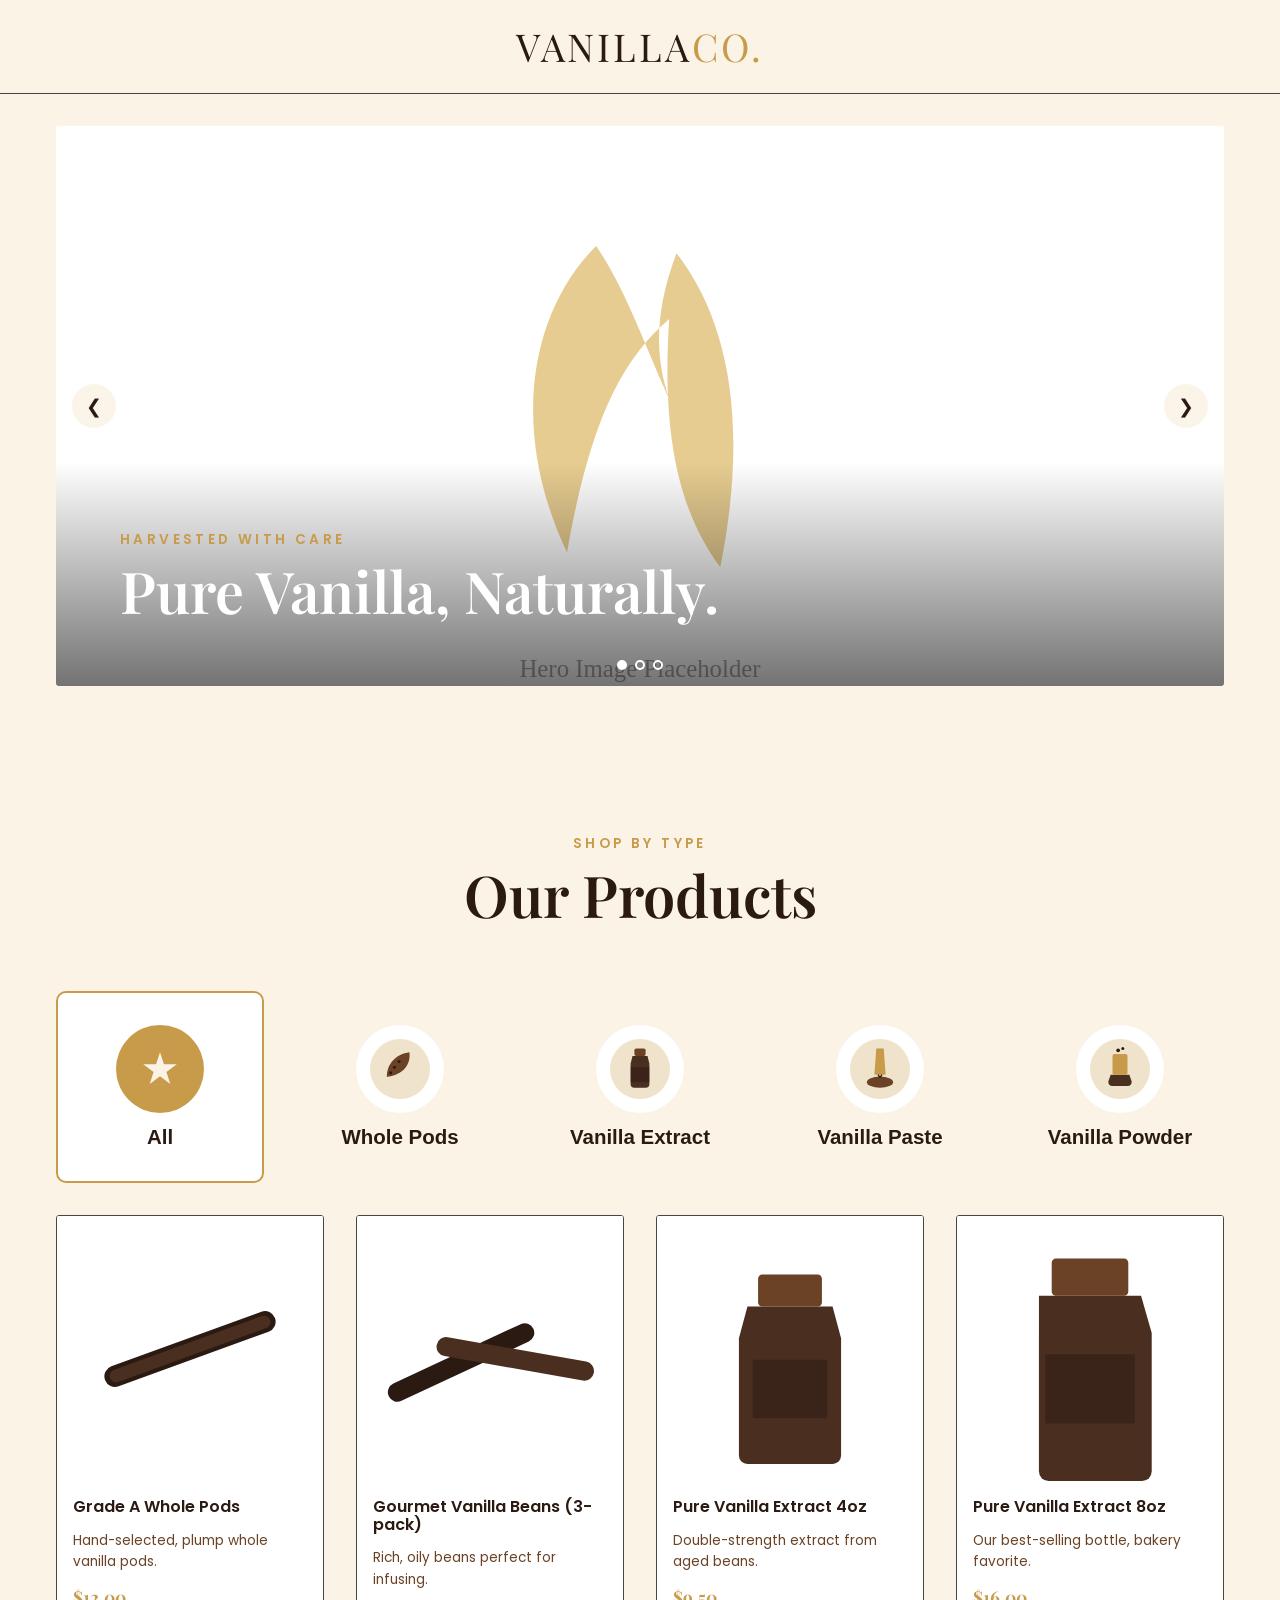
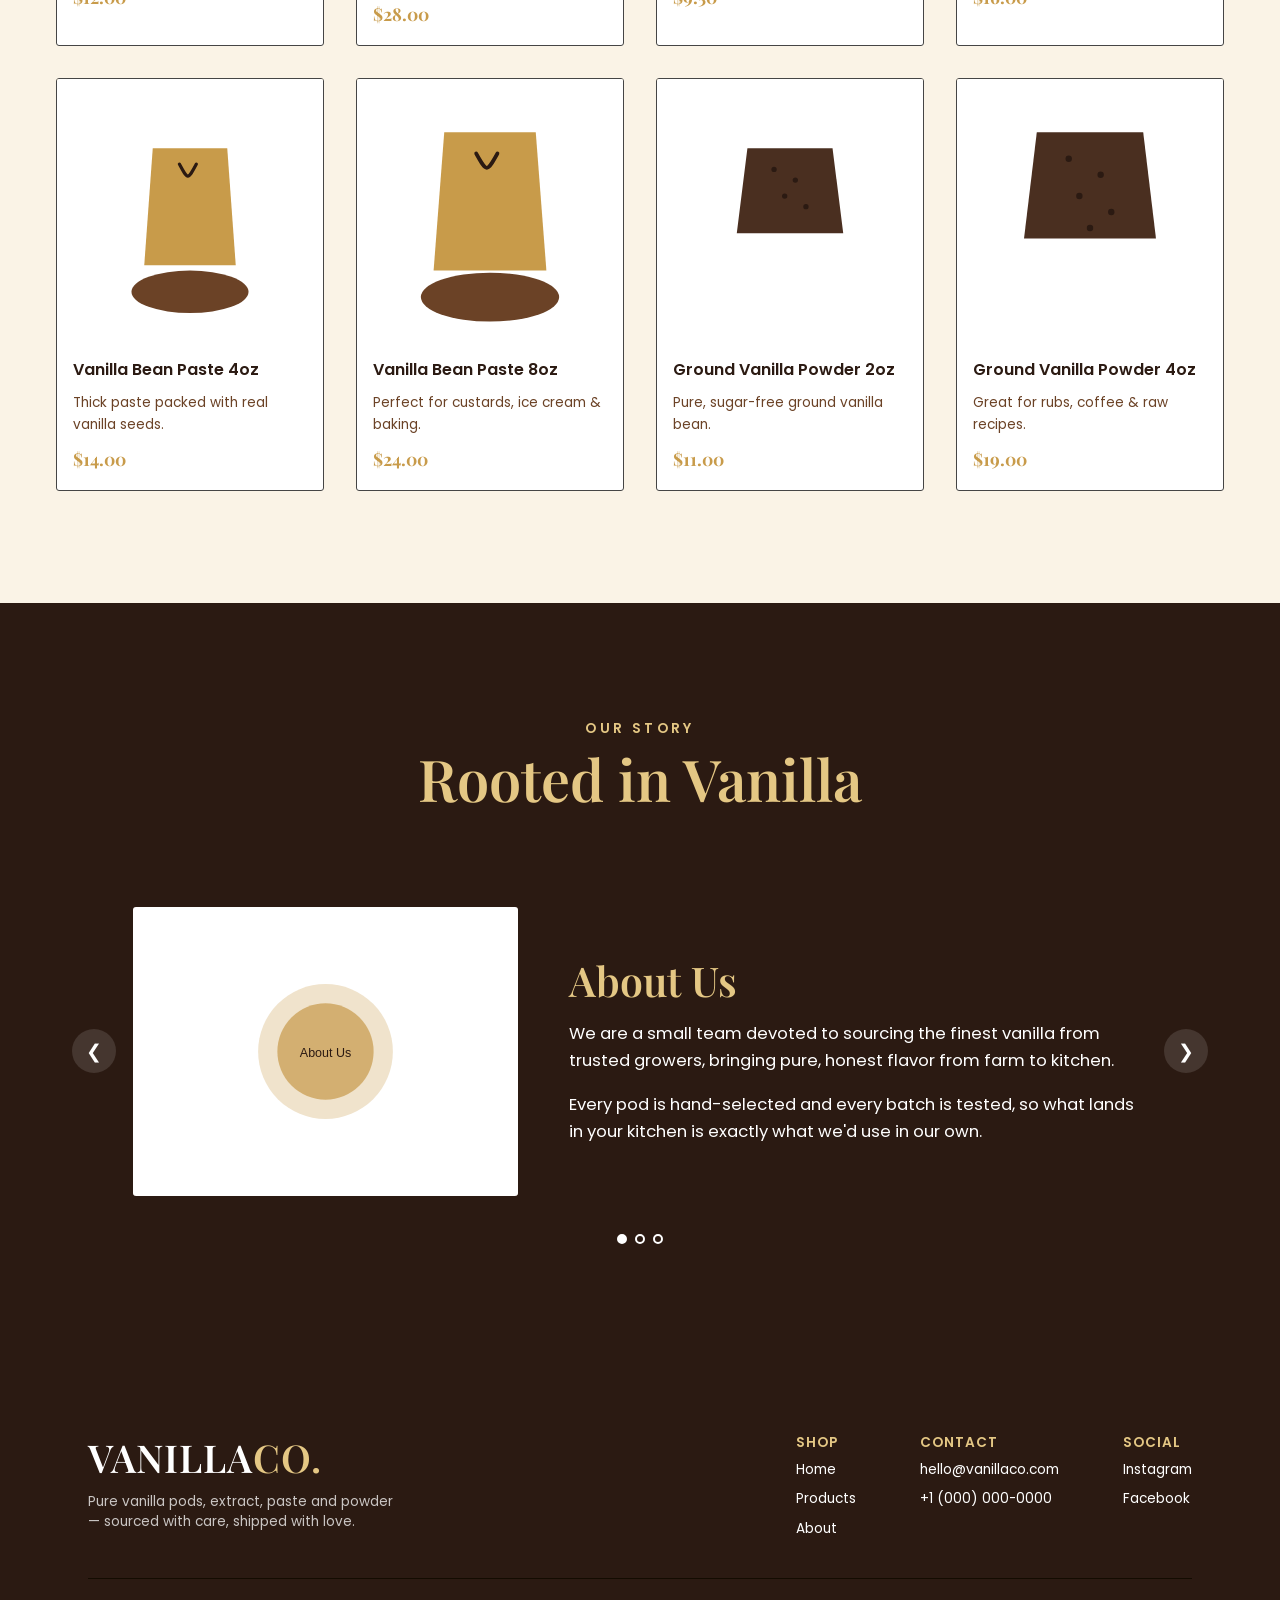
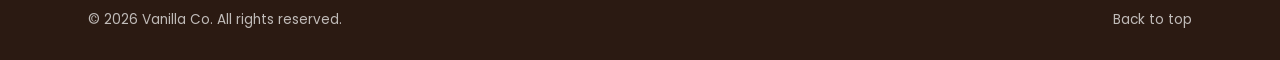
==== vanilla-brand/index.html @ 4399bf75 "more collor pallates and better spacing" ====
<!DOCTYPE html>
<html lang="en" data-theme="vanilla-brand">
<head>
  <meta charset="UTF-8">
  <meta name="viewport" content="width=device-width, initial-scale=1.0">
  <title>Vanilla Co.</title>
  <meta name="description" content="Pure vanilla pods, extract, paste and powder.">
  <link rel="preconnect" href="https://fonts.googleapis.com">
  <link rel="preconnect" href="https://fonts.gstatic.com" crossorigin>
  <link href="https://fonts.googleapis.com/css2?family=Playfair+Display:wght@600;700&family=Poppins:wght@300;400;500;600;700&display=swap" rel="stylesheet">
  <link rel="stylesheet" href="css/variables.css">
  <link rel="stylesheet" href="css/main.css">
  <link rel="stylesheet" href="css/components/header.css">
  <link rel="stylesheet" href="css/components/hero.css">
  <link rel="stylesheet" href="css/components/categories.css">
  <link rel="stylesheet" href="css/components/info.css">
  <link rel="stylesheet" href="css/components/footer.css">
</head>
<body>

  <div id="header-root" data-include="components/header.html"></div>

  <main>

    <div id="hero-root" data-include="components/hero.html"></div>

    <div id="categories-root" data-include="components/categories.html"></div>

    <div id="info-root" data-include="components/info.html"></div>

  </main>

  <div id="footer-root" data-include="components/footer.html"></div>

  <script src="js/data/categories.data.js" defer></script>
  <script src="js/data/products.data.js" defer></script>
  <script src="js/data/hero.data.js" defer></script>
  <script src="js/main.js" defer></script>
</body>
</html>
---- vanilla-brand/css/variables.css ----
/* ==========================================================================
   VANILLA BRAND — COLOR PALETTE
   This file is the single source of truth for the brand's look & feel.
   Change the values below to re-skin the entire site instantly.
   ========================================================================== */
:root {
/* ---- Bean palette ---- */
  --bg-body-var: #faf3e6;
  --bg-surface-var: #ffffff;
  --bg-dark-var: #2b1a12;
  --bg-dark-alt-var: #4a2f20;

  --text-primary-var: #2b1a12;
  --text-on-dark-var: #ffffff;
  --text-muted-var: #6b4226;

  --accent-var: #c89b4a;
  --accent-light-var: #e4c784;

  --border-color-var: #454545;
  --border-color-dark-var: #130c01;

  /* ---- Semantic tokens (used throughout the site, don't rename) ---- */
  --bg-body: var(--bg-body-var);
  --bg-surface: var(--bg-surface-var);
  --bg-dark: var(--bg-dark-var);
  --bg-dark-alt: var(--bg-dark-alt-var);

  --text-primary: var(--text-primary-var);
  --text-on-dark: var(--text-on-dark-var);
  --text-muted: var(--text-muted-var);

  --accent: var(--accent-var);
  --accent-light: var(--accent-light-var);

  --border-color: var(--border-color-var);
  --border-color-dark: var(--border-color-dark-var);

  /* ---- Typography ---- */
  --font-display: "Playfair Display", "Georgia", serif;
  --font-body: "Poppins", -apple-system, BlinkMacSystemFont, sans-serif;

  --fs-huge: clamp(3rem, 9vw, 7rem);
  --fs-xl: clamp(2.2rem, 5vw, 3.6rem);
  --fs-lg: clamp(1.6rem, 3vw, 2.4rem);
  --fs-md: clamp(1.1rem, 1.6vw, 1.4rem);
  --fs-body: 1rem;
  --fs-sm: 0.85rem;

  /* ---- Spacing / layout ---- */
  --space-xs: 0.5rem;
  --space-sm: 1rem;
  --space-md: 2rem;
  --space-lg: 4rem;
  --space-xl: 7rem;

  --max-width: 1280px;
  --radius: 10px;
  --radius-sm: 6px;
  --radius-subtle: 3px;
  --transition: 0.35s cubic-bezier(0.22, 1, 0.36, 1);
}

/* ==========================================================================
   ALTERNATE PALETTE — "Pastel Citrus"
   A soft, light green + yellow theme. Doesn't touch the default :root
   values above — opt in by adding data-theme="pastel-citrus" to <html>
   (or any ancestor element) and every semantic token below takes over.
   ========================================================================== */
[data-theme="pastel-citrus"] {
  /* ---- Pastel citrus palette ---- */
  --bg-body-var: #f9fbe8;
  --bg-surface-var: #ffffff;
  --bg-dark-var: #4a6b3a;
  --bg-dark-alt-var: #6b8f52;

  --text-primary-var: #3b4a2a;
  --text-on-dark-var: #f9fbe8;
  --text-muted-var: #7a8f63;

  --accent-var: #d9c64a;
  --accent-light-var: #eadf8a;

  --border-color-var: #d8e3b8;
  --border-color-dark-var: #2f4323;

  /* ---- Semantic tokens pick up the values above automatically ---- */
  --bg-body: var(--bg-body-var);
  --bg-surface: var(--bg-surface-var);
  --bg-dark: var(--bg-dark-var);
  --bg-dark-alt: var(--bg-dark-alt-var);

  --text-primary: var(--text-primary-var);
  --text-on-dark: var(--text-on-dark-var);
  --text-muted: var(--text-muted-var);

  --accent: var(--accent-var);
  --accent-light: var(--accent-light-var);

  --border-color: var(--border-color-var);
  --border-color-dark: var(--border-color-dark-var);
}

/* ==========================================================================
   ALTERNATE PALETTE — "White Orchard"
   Crisp white background with yellow/green accents. Also doesn't touch
   the default :root values — opt in with data-theme="white-orchard".
   ========================================================================== */
[data-theme="white-orchard"] {
  /* ---- White Orchard palette ---- */
  --bg-body-var: #ffffff;
  --bg-surface-var: #f3f7ea;
  --bg-dark-var: #2e4b22;
  --bg-dark-alt-var: #3f6530;

  --text-primary-var: #233318;
  --text-on-dark-var: #ffffff;
  --text-muted-var: #5c7a4a;

  --accent-var: #c7d94a;
  --accent-light-var: #e3ec8f;

  --border-color-var: #e3ead0;
  --border-color-dark-var: #1c2a13;

  /* ---- Semantic tokens pick up the values above automatically ---- */
  --bg-body: var(--bg-body-var);
  --bg-surface: var(--bg-surface-var);
  --bg-dark: var(--bg-dark-var);
  --bg-dark-alt: var(--bg-dark-alt-var);

  --text-primary: var(--text-primary-var);
  --text-on-dark: var(--text-on-dark-var);
  --text-muted: var(--text-muted-var);

  --accent: var(--accent-var);
  --accent-light: var(--accent-light-var);

  --border-color: var(--border-color-var);
  --border-color-dark: var(--border-color-dark-var);
}

/* ==========================================================================
   ALTERNATE PALETTE — "Vanilla Blossom"
   Drawn from a botanical watercolor of the vanilla orchid: paper-white
   background, deep leaf and stem greens, pale yellow-green petals and the
   golden-yellow lip. Opt in with data-theme="vanilla-blossom".
   ========================================================================== */
[data-theme="vanilla-blossom"] {
  /* ---- Vanilla Blossom palette ---- */
  --bg-body-var: #f4f3ee;          /* watercolor paper */
  --bg-surface-var: #ffffff;
  --bg-dark-var: #2f6b24;          /* deep leaf green */
  --bg-dark-alt-var: #4c8c33;      /* stem green */

  --text-primary-var: #1f3a17;
  --text-on-dark-var: #fbfaf3;
  --text-muted-var: #5f7f4a;

  --accent-var: #d9b91c;           /* orchid lip yellow */
  --accent-light-var: #dfe89a;     /* petal yellow-green */

  --border-color-var: #dde5c8;
  --border-color-dark-var: #1a2e12;

  /* ---- Semantic tokens pick up the values above automatically ---- */
  --bg-body: var(--bg-body-var);
  --bg-surface: var(--bg-surface-var);
  --bg-dark: var(--bg-dark-var);
  --bg-dark-alt: var(--bg-dark-alt-var);

  --text-primary: var(--text-primary-var);
  --text-on-dark: var(--text-on-dark-var);
  --text-muted: var(--text-muted-var);

  --accent: var(--accent-var);
  --accent-light: var(--accent-light-var);

  --border-color: var(--border-color-var);
  --border-color-dark: var(--border-color-dark-var);
}

/* ==========================================================================
   ALTERNATE PALETTE — "Forest Floor"
   A grounded nature theme: mossy off-white background, deep pine and
   fern greens, bark-brown text and a warm sunlit-amber accent.
   Opt in with data-theme="forest-floor".
   ========================================================================== */
[data-theme="forest-floor"] {
  /* ---- Forest Floor palette ---- */
  --bg-body-var: #eef0e5;          /* morning mist on moss */
  --bg-surface-var: #f8f8f1;
  --bg-dark-var: #1f3d2b;          /* deep pine */
  --bg-dark-alt-var: #3d6b47;      /* fern green */

  --text-primary-var: #2e2a1f;     /* bark brown */
  --text-on-dark-var: #f3f1e4;
  --text-muted-var: #6b6a4f;       /* dried lichen */

  --accent-var: #c98a2e;           /* sunlit amber */
  --accent-light-var: #e8c27a;     /* honey light */

  --border-color-var: #d6dac6;
  --border-color-dark-var: #142619;

  /* ---- Semantic tokens pick up the values above automatically ---- */
  --bg-body: var(--bg-body-var);
  --bg-surface: var(--bg-surface-var);
  --bg-dark: var(--bg-dark-var);
  --bg-dark-alt: var(--bg-dark-alt-var);

  --text-primary: var(--text-primary-var);
  --text-on-dark: var(--text-on-dark-var);
  --text-muted: var(--text-muted-var);

  --accent: var(--accent-var);
  --accent-light: var(--accent-light-var);

  --border-color: var(--border-color-var);
  --border-color-dark: var(--border-color-dark-var);
}
---- vanilla-brand/css/main.css ----
@import url("variables.css");

*,
*::before,
*::after {
  box-sizing: border-box;
}

html {
  scroll-behavior: smooth;
}

body {
  margin: 0;
  background: var(--bg-body);
  color: var(--text-primary);
  font-family: var(--font-body);
  font-size: var(--fs-body);
  line-height: 1.6;
  overflow-x: hidden;
}

img {
  max-width: 100%;
  display: block;
}

a {
  color: inherit;
  text-decoration: none;
}

ul {
  list-style: none;
  margin: 0;
  padding: 0;
}

h1, h2, h3, h4 {
  font-family: var(--font-display);
  font-weight: 600;
  margin: 0;
  line-height: 1.1;
}

.container {
  max-width: var(--max-width);
  margin-inline: auto;
  padding-inline: clamp(1.5rem, 5vw, 3.5rem);
}

.eyebrow {
  display: inline-block;
  font-size: var(--fs-sm);
  font-weight: 600;
  letter-spacing: 0.25em;
  text-transform: uppercase;
  color: var(--accent);
  margin-bottom: var(--space-xs);
}

section {
  padding-block: var(--space-xl);
}

/* ==========================================================================
   SECTION HEADINGS
   ========================================================================== */
.section-heading {
  text-align: center;
  margin-bottom: var(--space-md);
}

.section-heading h2 {
  font-size: var(--fs-xl);
}

.carousel {
  position: relative;
  overflow: hidden;
  border-radius: var(--radius-subtle);
}

.carousel__track {
  display: flex;
  transition: transform 0.6s cubic-bezier(0.22, 1, 0.36, 1),
    height 0.4s cubic-bezier(0.22, 1, 0.36, 1);
}

.carousel__slide {
  flex: 0 0 100%;
  min-width: 100%;
}

.carousel__arrow {
  position: absolute;
  top: 50%;
  translate: 0 -50%;
  width: 44px;
  height: 44px;
  border-radius: 50%;
  border: none;
  background: color-mix(in srgb, var(--bg-body) 85%, transparent);
  color: var(--text-primary);
  font-size: 1.2rem;
  cursor: pointer;
  display: flex;
  align-items: center;
  justify-content: center;
  z-index: 5;
  transition: background var(--transition);
}

.carousel__arrow:hover {
  background: var(--bg-surface);
}

.carousel__arrow--prev { left: var(--space-sm); }
.carousel__arrow--next { right: var(--space-sm); }

.carousel__dots {
  position: absolute;
  bottom: var(--space-sm);
  left: 50%;
  translate: -50% 0;
  display: flex;
  gap: 0.5rem;
  z-index: 5;
}

.carousel__dot {
  width: 10px;
  height: 10px;
  border-radius: 50%;
  border: 2px solid var(--bg-surface);
  background: transparent;
  cursor: pointer;
  padding: 0;
}

.carousel__dot.is-active {
  background: var(--bg-surface);
}
---- vanilla-brand/css/components/header.css ----
/* ==========================================================================
   HEADER
   ========================================================================== */
.site-header {
  position: sticky;
  top: 0;
  z-index: 50;
  display: flex;
  align-items: center;
  justify-content: center;
  padding: var(--space-sm) var(--space-md);
  background: var(--bg-body);
  border-bottom: 1px solid var(--border-color);
}

.site-header__name {
  font-family: var(--font-display);
  font-size: var(--fs-lg);
  letter-spacing: 0.08em;
  text-align: center;
  color: var(--text-primary);
}

.site-header__name span {
  color: var(--accent);
}
---- vanilla-brand/css/components/hero.css ----
/* ==========================================================================
   HERO
   ========================================================================== */
.hero {
  padding-block: var(--space-md);
}

.hero .carousel__slide {
  position: relative;
  height: clamp(320px, 55vw, 560px);
  background: var(--bg-surface);
  display: flex;
  align-items: flex-end;
}

.hero .carousel__slide.hero__slide[href] {
  cursor: pointer;
}

.hero .carousel__slide.hero__slide[href]:hover .hero__caption h2 {
  color: var(--accent-light);
}

.hero .carousel__slide img {
  position: absolute;
  inset: 0;
  width: 100%;
  height: 100%;
  object-fit: cover;
}

.hero__caption {
  position: relative;
  z-index: 2;
  padding: var(--space-lg);
  color: var(--text-on-dark);
  background: linear-gradient(to top, rgba(0,0,0,0.55), transparent);
  width: 100%;
}

.hero__caption h2 {
  font-size: var(--fs-xl);
  transition: color var(--transition);
}
---- vanilla-brand/css/components/categories.css ----
/* ==========================================================================
   PRODUCT CATEGORY TOGGLE
   ========================================================================== */
.category-toggle {
  display: grid;
  grid-template-columns: repeat(5, 1fr);
  gap: var(--space-md);
  padding-block: var(--space-md);
}

.category-toggle__item {
  display: flex;
  flex-direction: column;
  align-items: center;
  gap: 0.8rem;
  background: none;
  border: 2px solid transparent;
  padding: var(--space-md) var(--space-sm);
  border-radius: var(--radius);
  cursor: pointer;
  width: 100%;
  transition: border-color var(--transition), background var(--transition);
}

.category-toggle__icon {
  width: 88px;
  height: 88px;
  border-radius: 50%;
  background: var(--bg-surface);
  display: flex;
  align-items: center;
  justify-content: center;
  font-size: 1.6rem;
  overflow: hidden;
  transition: background var(--transition);
}

.category-toggle__icon img {
  width: 100%;
  height: 100%;
  object-fit: contain;
  padding: 14px;
}

.category-toggle__label {
  font-size: var(--fs-md);
  font-weight: 600;
  text-align: center;
  color: var(--text-primary);
}

.category-toggle__item:hover {
  background: var(--bg-surface);
}

.category-toggle__item.is-active {
  border-color: var(--accent);
  background: var(--bg-surface);
}

.category-toggle__item.is-active .category-toggle__icon {
  background: var(--accent);
  color: var(--text-on-dark);
}

/* ==========================================================================
   PRODUCTS GRID
   ========================================================================== */
.products__grid {
  display: grid;
  grid-template-columns: repeat(auto-fill, minmax(220px, 1fr));
  gap: var(--space-md);
}

.product-card {
  background: var(--bg-surface);
  border-radius: var(--radius-subtle);
  overflow: hidden;
  border: 1px solid var(--border-color);
}

.product-card__image {
  aspect-ratio: 1 / 1;
  width: 100%;
  background: linear-gradient(135deg, var(--accent-light), var(--bg-body));
  display: flex;
  align-items: center;
  justify-content: center;
  color: var(--text-muted);
  font-size: var(--fs-sm);
  overflow: hidden;
}

.product-card__image img {
  width: 100%;
  height: 100%;
  object-fit: cover;
}

.product-card__body {
  padding: var(--space-sm);
}

.product-card__name {
  font-family: var(--font-body);
  font-weight: 600;
  font-size: 1rem;
  margin-bottom: 0.3rem;
}

.product-card__desc {
  font-size: var(--fs-sm);
  color: var(--text-muted);
  margin-bottom: 0.6rem;
}

.product-card__price {
  font-weight: 700;
  color: var(--accent);
  font-family: var(--font-display);
  font-size: 1.1rem;
}

@media (max-width: 900px) {
  .category-toggle { grid-template-columns: repeat(3, 1fr); }
}

@media (max-width: 640px) {
  .category-toggle { grid-template-columns: repeat(2, 1fr); }
  .category-toggle__icon { width: 64px; height: 64px; }
}
---- vanilla-brand/css/components/info.css ----
/* ==========================================================================
   INFORMATION SECTION
   Plain HTML rows (not data-driven) so each one can have its own layout.
   They share the .info-row / .info-row--reverse / .info-row__media /
   .info-row__content classes below, plus whatever content classes
   (.info-list, .info-quote, etc.) a given row needs.
   ========================================================================== */
.info {
  background: var(--bg-dark);
  color: var(--text-on-dark);
}

.info .section-heading h2,
.info .eyebrow {
  color: var(--accent-light);
}

.info .carousel__arrow {
  background: rgba(255, 255, 255, 0.12);
  color: var(--text-on-dark);
}

.info .carousel__arrow:hover {
  background: rgba(255, 255, 255, 0.25);
}

.info .carousel__dot {
  border-color: var(--text-on-dark);
}

.info .carousel__dot.is-active {
  background: var(--text-on-dark);
}

/* ---- Shared alternating media row (one full "page" per slide) ----
   Two-column grid on wide screens. Horizontal padding keeps content clear
   of the prev/next arrows, which sit on the sides of the carousel until
   the layout stacks (see media queries below). ---- */
.info-row {
  display: grid;
  grid-template-columns: minmax(0, 2fr) minmax(0, 3fr);
  grid-template-areas: "media content";
  align-items: center;
  align-self: flex-start;
  gap: clamp(var(--space-md), 4vw, var(--space-lg));
  padding: var(--space-lg) clamp(56px, 6vw, 80px);
}

.info-row--reverse {
  grid-template-columns: minmax(0, 3fr) minmax(0, 2fr);
  grid-template-areas: "content media";
}

.info-row__media {
  grid-area: media;
  width: 100%;
  max-width: 420px;
  justify-self: center;
  aspect-ratio: 4 / 3;
  border-radius: var(--radius-subtle);
  background: var(--bg-dark-alt);
  display: flex;
  align-items: center;
  justify-content: center;
  overflow: hidden;
}

.info-row__media img {
  width: 100%;
  height: 100%;
  object-fit: cover;
}

.info-row__placeholder {
  font-size: var(--fs-sm);
  letter-spacing: 0.08em;
  text-transform: uppercase;
  color: var(--text-on-dark);
  opacity: 0.5;
}

.info-row__content {
  grid-area: content;
  min-width: 0;
  max-width: 62ch;
  text-align: left;
}

.info-row__content h3 {
  font-size: clamp(1.6rem, 3.2vw, 2.6rem);
  line-height: 1.15;
  color: var(--accent-light);
  margin-bottom: var(--space-sm);
}

.info-row__content p {
  font-size: clamp(1rem, 1.3vw, 1.15rem);
  line-height: 1.65;
  margin: 0 0 var(--space-sm);
}

.info-row__content p:last-child {
  margin-bottom: 0;
}

/* ---- Reusable content pieces a row can opt into ---- */
.info-list {
  display: flex;
  flex-direction: column;
  gap: 0.6rem;
  margin-top: var(--space-sm);
}

.info-list li {
  position: relative;
  padding-left: 1.5rem;
  font-size: clamp(1rem, 1.3vw, 1.15rem);
}

.info-list li::before {
  content: "✓";
  position: absolute;
  left: 0;
  color: var(--accent-light);
  font-weight: 700;
}

.info-quote {
  margin: var(--space-sm) 0 0;
}

.info-quote p {
  font-family: var(--font-display);
  font-size: var(--fs-lg);
  font-style: italic;
  margin-bottom: var(--space-sm);
}

.info-quote cite {
  display: block;
  font-size: var(--fs-sm);
  font-style: normal;
  opacity: 0.75;
}

/* ---- Stacked layout: image on top, text below. The arrows move down
   beside the dots so the text can use the full width of the slide. ---- */
@media (max-width: 900px) {
  .info-row,
  .info-row--reverse {
    grid-template-columns: minmax(0, 1fr);
    grid-template-areas:
      "media"
      "content";
    gap: var(--space-md);
    padding: var(--space-md) var(--space-sm) calc(44px + var(--space-md) * 1.5);
  }

  .info-row__media {
    max-width: 480px;
  }

  .info-row__content {
    justify-self: center;
  }

  .info .carousel__arrow {
    top: auto;
    bottom: var(--space-xs);
    translate: none;
  }

  .info .carousel__arrow--prev { left: var(--space-xs); }
  .info .carousel__arrow--next { right: var(--space-xs); }

  .info .carousel__dots {
    bottom: calc(var(--space-xs) + 22px - 5px);
  }
}

@media (max-width: 560px) {
  .info-row,
  .info-row--reverse {
    padding-inline: 0;
  }

  .info-row__content h3 {
    text-align: center;
  }
}
---- vanilla-brand/css/components/footer.css ----
/* ==========================================================================
   FOOTER
   ========================================================================== */
.site-footer {
  background: var(--bg-dark);
  color: var(--text-on-dark);
  padding: var(--space-lg) var(--space-md) var(--space-sm);
  font-size: var(--fs-sm);
}

.site-footer a {
  color: var(--text-on-dark);
  text-decoration: none;
  transition: color var(--transition);
}

.site-footer a:hover {
  color: var(--accent-light);
}

.site-footer__top {
  display: flex;
  flex-wrap: wrap;
  justify-content: space-between;
  gap: var(--space-lg);
  padding-bottom: var(--space-md);
  border-bottom: 1px solid var(--border-color-dark);
}

.site-footer__brand {
  max-width: 320px;
}

.site-footer__brand h2 {
  font-family: var(--font-display);
  font-size: var(--fs-lg);
  letter-spacing: 1px;
  margin-bottom: var(--space-xs);
}

.site-footer__brand span {
  color: var(--accent-light);
}

.site-footer__brand p {
  color: var(--text-on-dark);
  opacity: 0.75;
  line-height: 1.5;
}

.site-footer__links {
  display: flex;
  flex-wrap: wrap;
  gap: var(--space-lg);
}

.site-footer__col h4 {
  font-family: var(--font-body);
  font-size: var(--fs-sm);
  text-transform: uppercase;
  letter-spacing: 1px;
  color: var(--accent-light);
  margin-bottom: var(--space-xs);
}

.site-footer__col ul {
  list-style: none;
  display: flex;
  flex-direction: column;
  gap: 0.5rem;
  padding: 0;
  margin: 0;
}

.site-footer__bottom {
  display: flex;
  flex-wrap: wrap;
  justify-content: space-between;
  gap: var(--space-xs);
  padding-top: var(--space-sm);
  opacity: 0.7;
}

@media (max-width: 640px) {
  .site-footer__top { flex-direction: column; }
  .site-footer__bottom { flex-direction: column; text-align: center; }
}
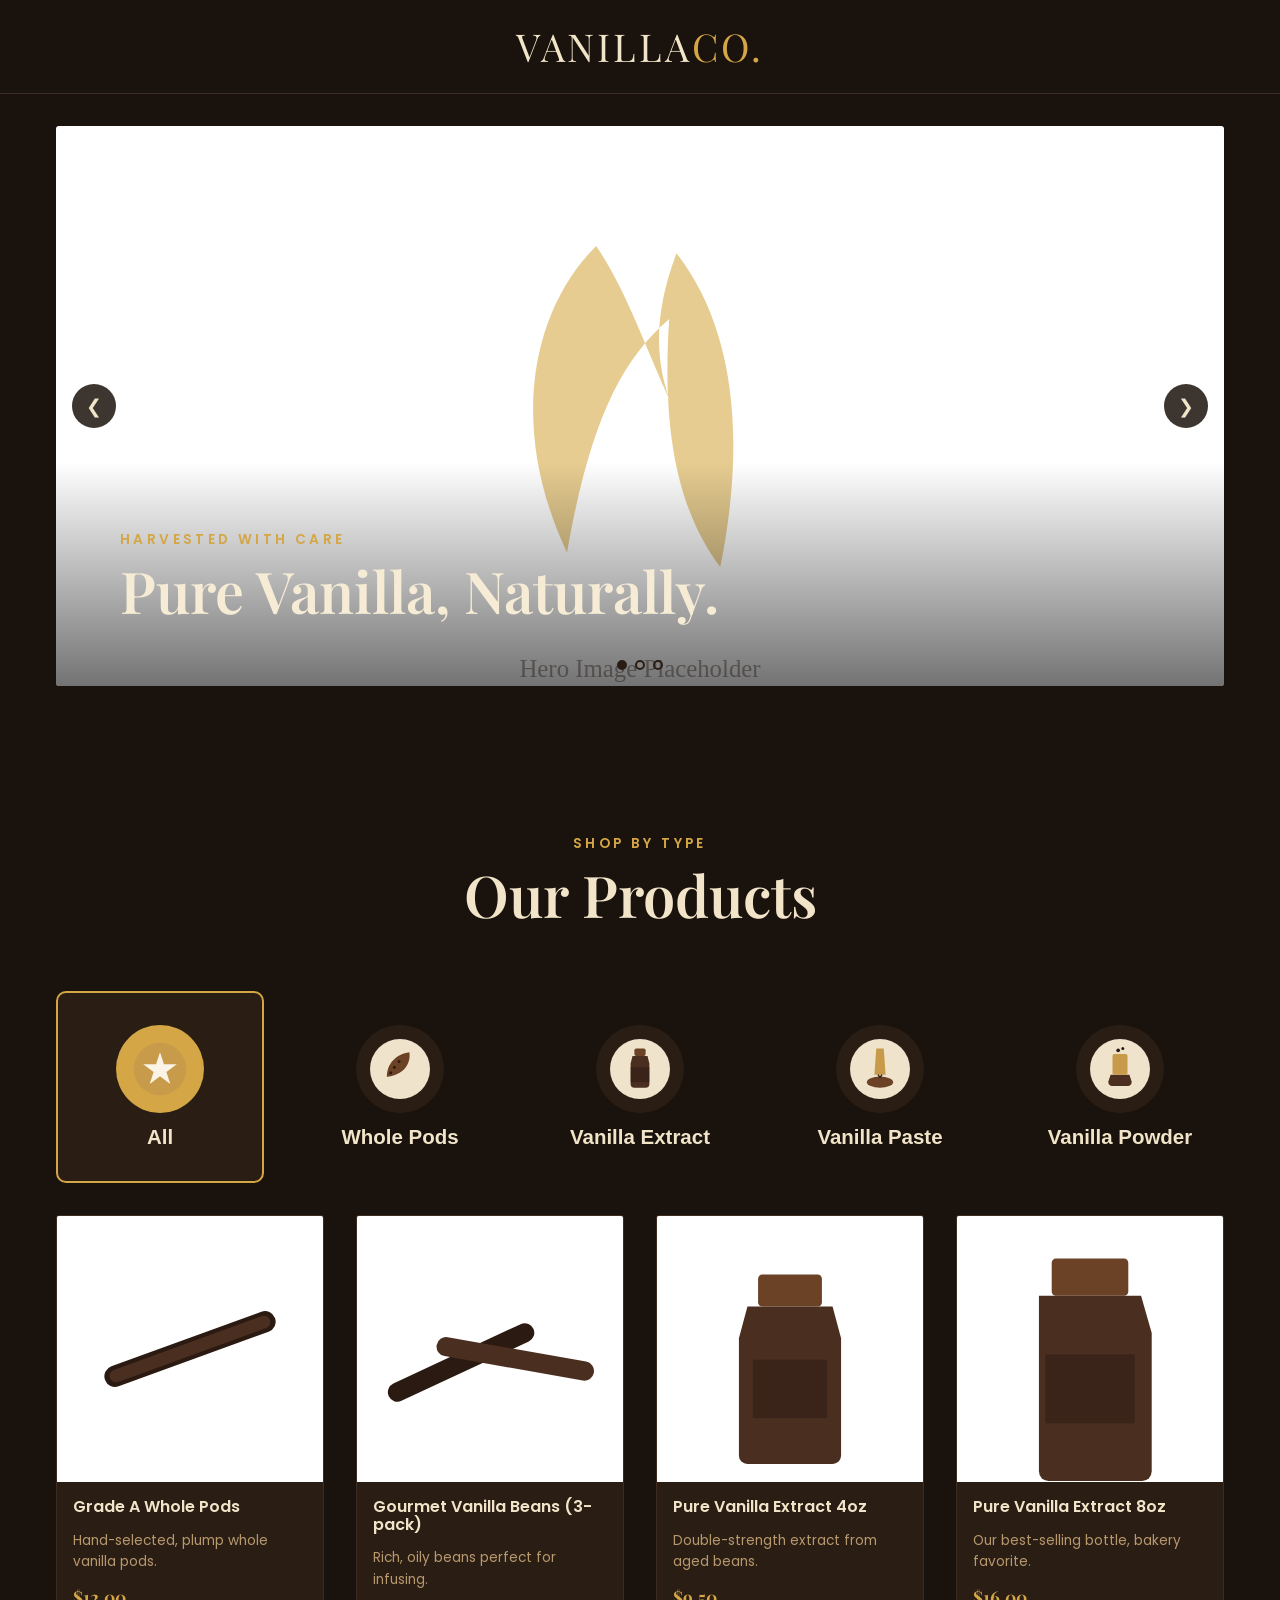
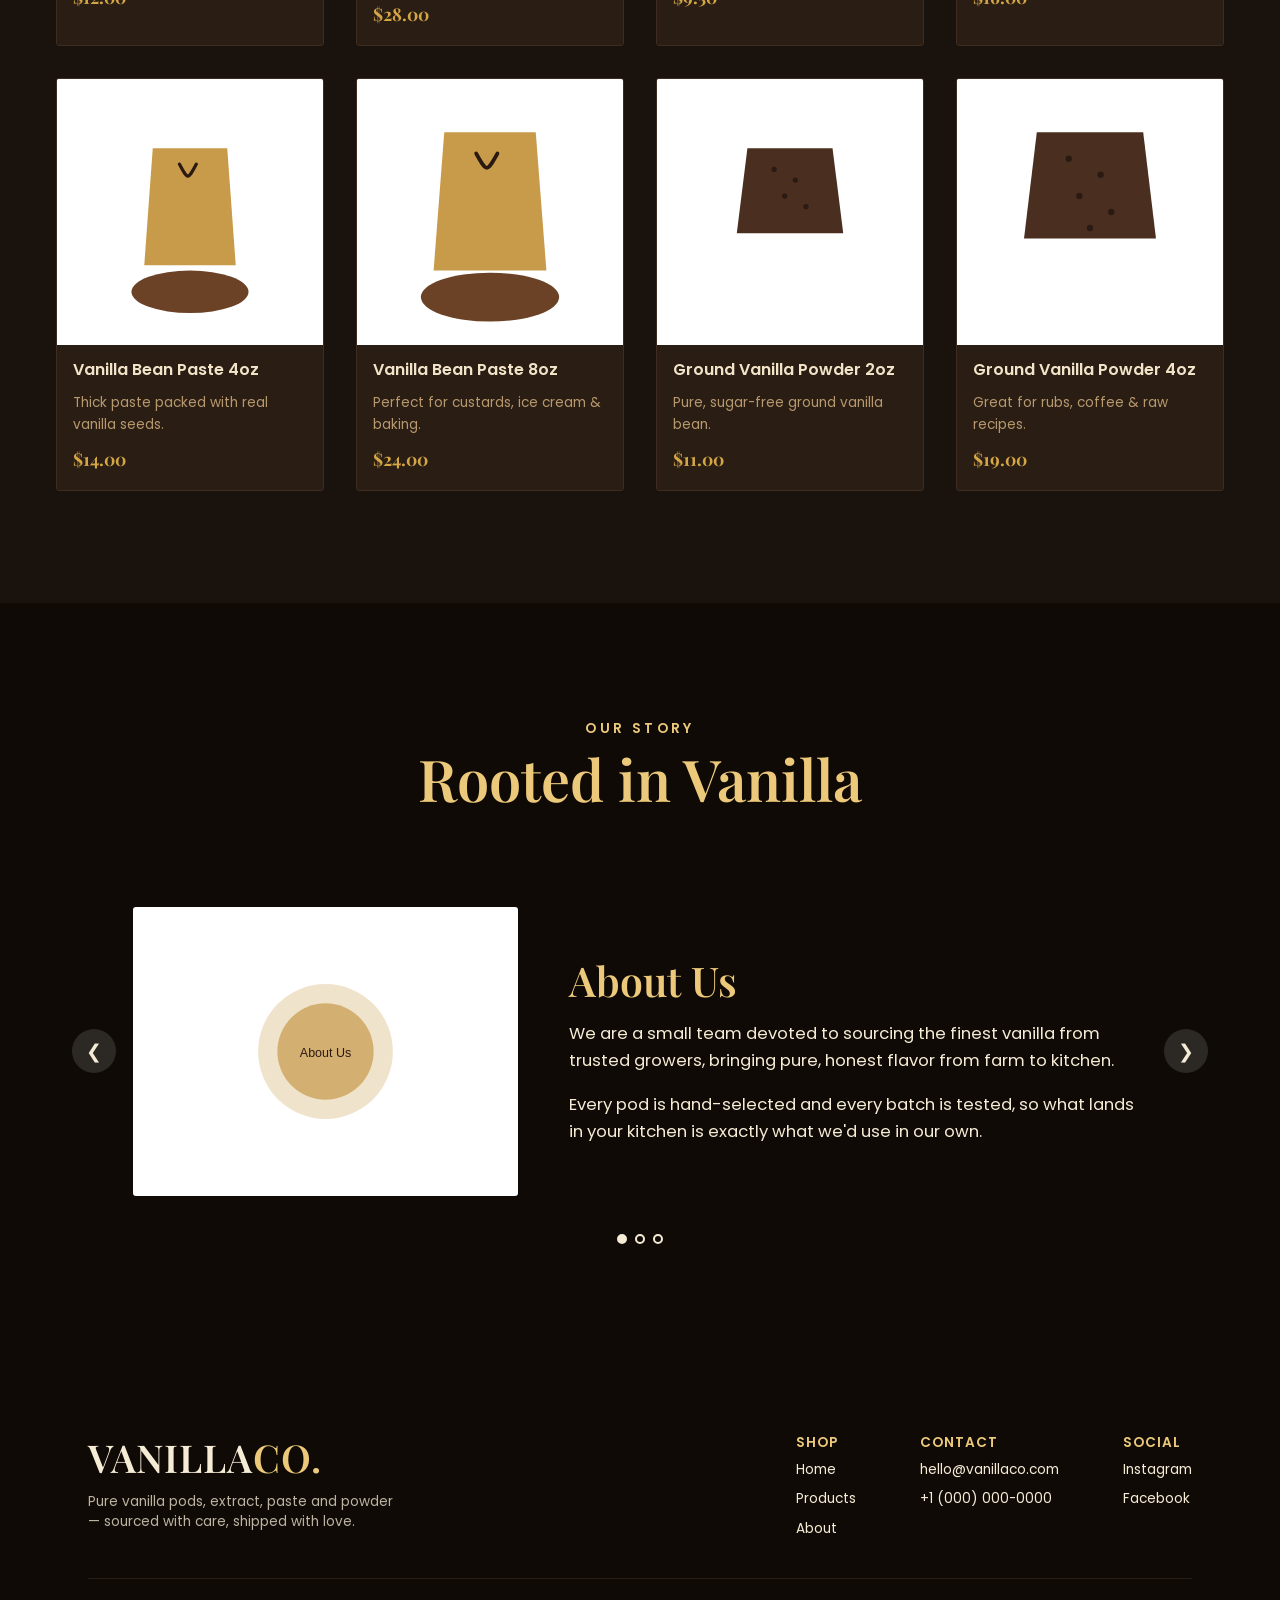
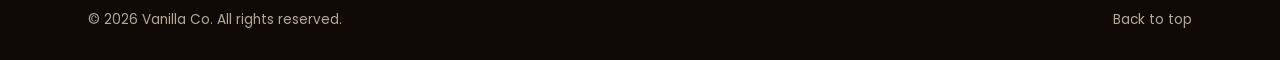
==== commit c3e02f54: "Add Cured Bean dark theme (dark browns + gold) and apply it to vanilla-brand Co-Authored-By: Claude " ====
--- a/vanilla-brand/index.html
+++ b/vanilla-brand/index.html
@@ -1,5 +1,5 @@
 <!DOCTYPE html>
-<html lang="en" data-theme="vanilla-brand">
+<html lang="en" data-theme="cured-bean">
 <head>
   <meta charset="UTF-8">
   <meta name="viewport" content="width=device-width, initial-scale=1.0">
--- a/vanilla-brand/css/variables.css
+++ b/vanilla-brand/css/variables.css
@@ -219,3 +219,45 @@
   --border-color: var(--border-color-var);
   --border-color-dark: var(--border-color-dark-var);
 }
+
+/* ==========================================================================
+   ALTERNATE PALETTE — "Cured Bean"
+   A dark theme taken from cured vanilla pods: near-black espresso
+   background, deep cocoa surfaces, cream text and burnished gold accents.
+   Opt in with data-theme="cured-bean".
+   ========================================================================== */
+[data-theme="cured-bean"] {
+  color-scheme: dark;
+
+  /* ---- Cured Bean palette ---- */
+  --bg-body-var: #1a120c;          /* espresso */
+  --bg-surface-var: #2a1d14;       /* cocoa */
+  --bg-dark-var: #0f0a06;          /* charred pod */
+  --bg-dark-alt-var: #33241a;      /* roasted bark */
+
+  --text-primary-var: #f1e4c8;     /* vanilla cream */
+  --text-on-dark-var: #f6ecd6;
+  --text-muted-var: #b8996e;       /* toasted sugar */
+
+  --accent-var: #d4a645;           /* burnished gold */
+  --accent-light-var: #ecc97a;     /* honey gold */
+
+  --border-color-var: #3d2c1f;
+  --border-color-dark-var: #2a1d14;
+
+  /* ---- Semantic tokens pick up the values above automatically ---- */
+  --bg-body: var(--bg-body-var);
+  --bg-surface: var(--bg-surface-var);
+  --bg-dark: var(--bg-dark-var);
+  --bg-dark-alt: var(--bg-dark-alt-var);
+
+  --text-primary: var(--text-primary-var);
+  --text-on-dark: var(--text-on-dark-var);
+  --text-muted: var(--text-muted-var);
+
+  --accent: var(--accent-var);
+  --accent-light: var(--accent-light-var);
+
+  --border-color: var(--border-color-var);
+  --border-color-dark: var(--border-color-dark-var);
+}
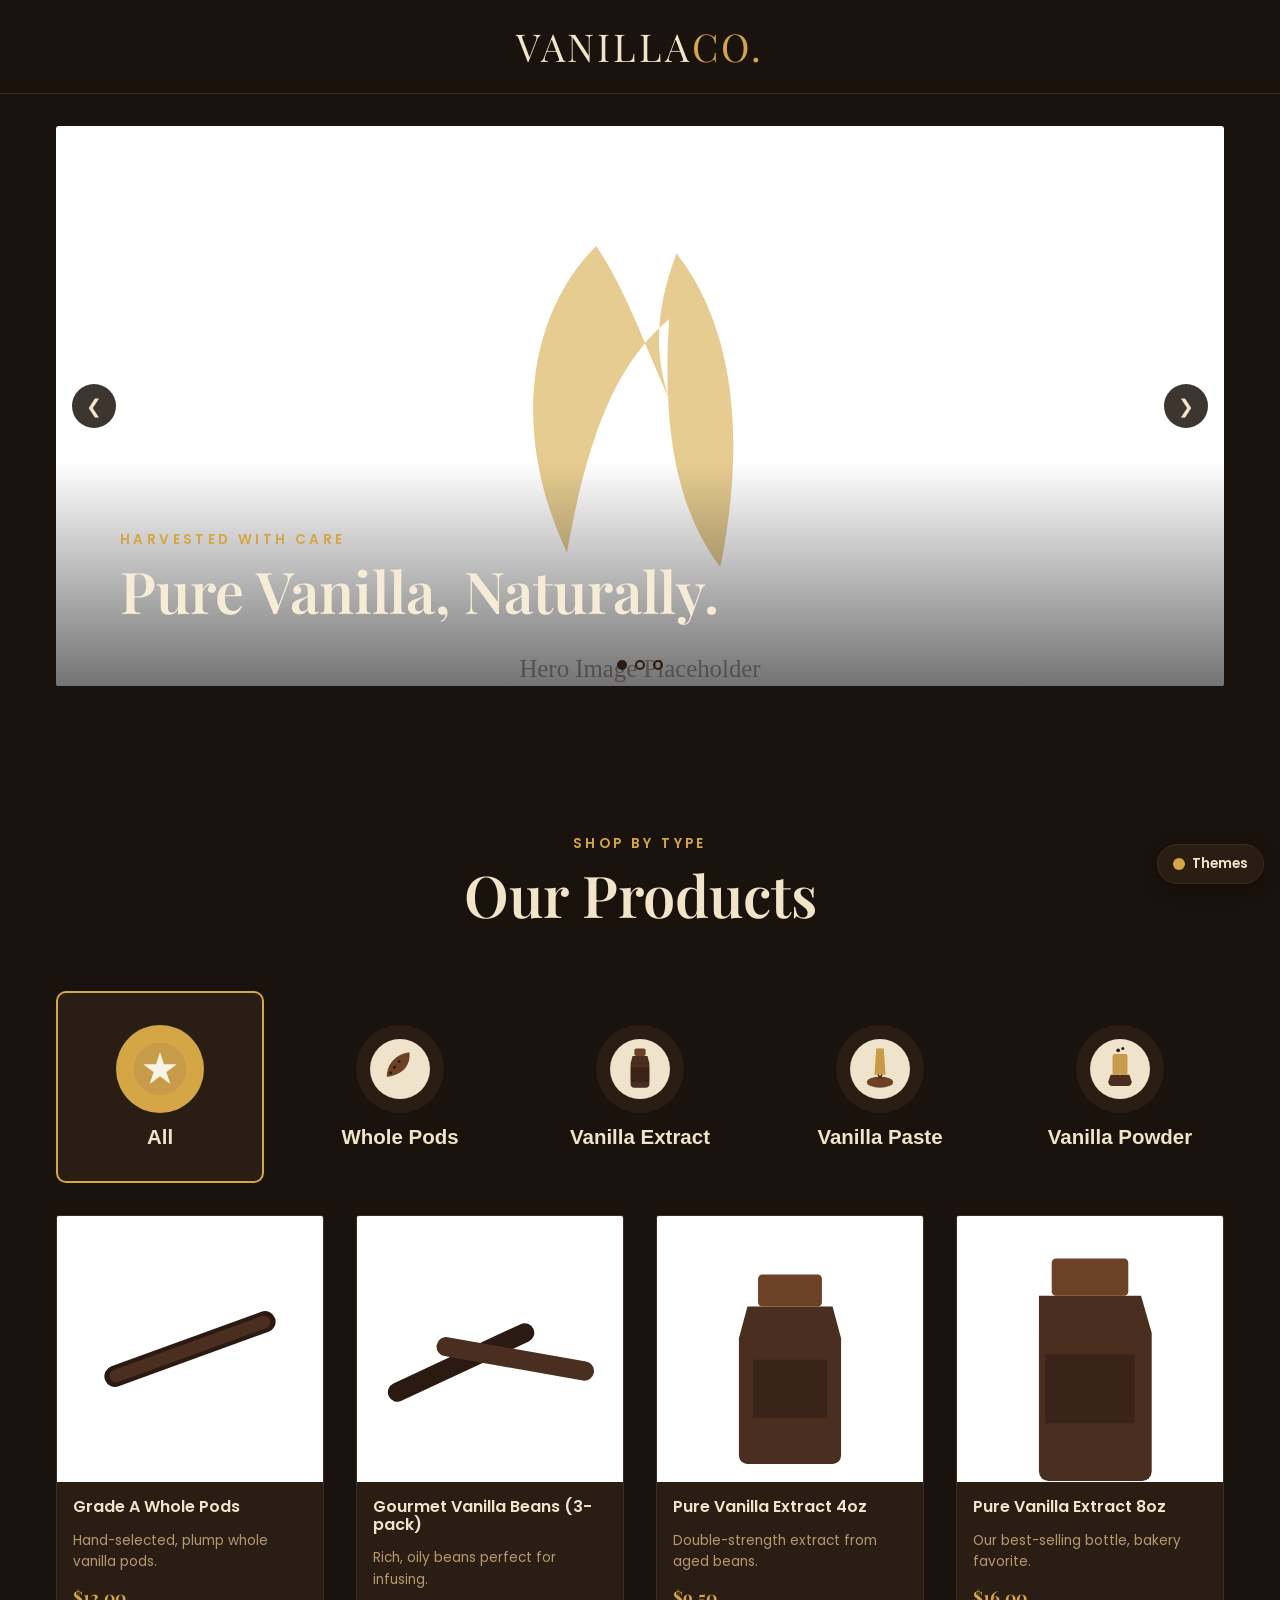
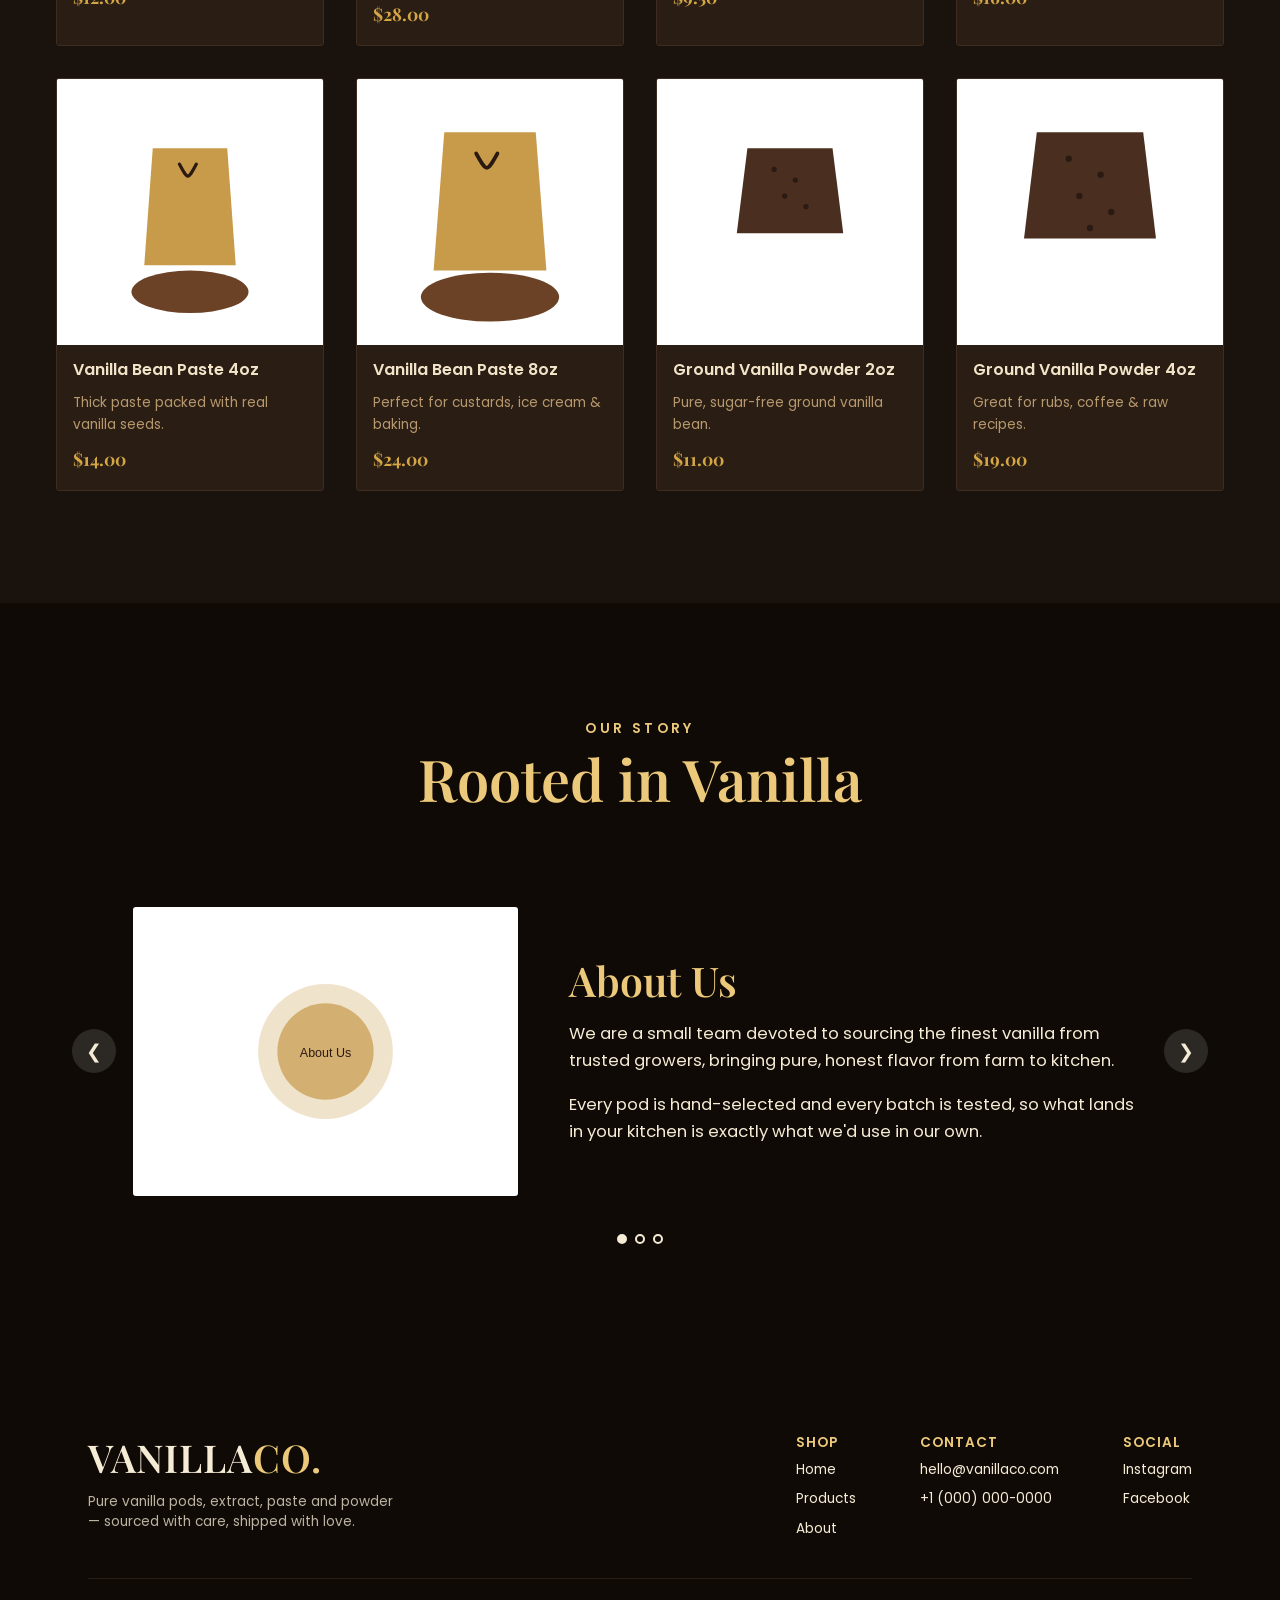
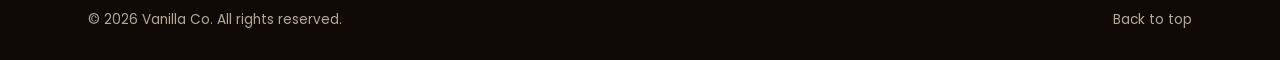
==== commit 99aa8040: "Add floating theme switcher to vanilla-brand for previewing palettes Lists every palette in variable" ====
--- a/vanilla-brand/index.html
+++ b/vanilla-brand/index.html
@@ -15,6 +15,9 @@
   <link rel="stylesheet" href="css/components/categories.css">
   <link rel="stylesheet" href="css/components/info.css">
   <link rel="stylesheet" href="css/components/footer.css">
+  <link rel="stylesheet" href="css/components/theme-switcher.css">
+  <script src="js/data/themes.data.js"></script>
+  <script src="js/theme-switcher.js"></script>
 </head>
 <body>
 
--- a/vanilla-brand/css/components/theme-switcher.css
+++ b/vanilla-brand/css/components/theme-switcher.css
@@ -0,0 +1,89 @@
+/* ==========================================================================
+   THEME SWITCHER — floating palette picker (preview tool)
+   ========================================================================== */
+.theme-switcher {
+  position: fixed;
+  right: var(--space-sm);
+  bottom: var(--space-sm);
+  z-index: 100;
+  display: flex;
+  flex-direction: column;
+  align-items: flex-end;
+  gap: var(--space-xs);
+  font-family: var(--font-body);
+  font-size: var(--fs-sm);
+}
+
+.theme-switcher__toggle {
+  display: inline-flex;
+  align-items: center;
+  gap: 0.5em;
+  padding: 0.6em 1.1em;
+  border: 1px solid var(--border-color);
+  border-radius: 999px;
+  background: var(--bg-surface);
+  color: var(--text-primary);
+  font: inherit;
+  font-weight: 600;
+  cursor: pointer;
+  box-shadow: 0 6px 20px rgba(0, 0, 0, 0.25);
+}
+
+.theme-switcher__toggle-dot {
+  width: 0.9em;
+  height: 0.9em;
+  border-radius: 50%;
+  background: var(--accent);
+}
+
+.theme-switcher__panel {
+  display: flex;
+  flex-direction: column;
+  gap: 2px;
+  min-width: 210px;
+  padding: var(--space-xs);
+  border: 1px solid var(--border-color);
+  border-radius: var(--radius);
+  background: var(--bg-surface);
+  box-shadow: 0 10px 30px rgba(0, 0, 0, 0.3);
+}
+
+.theme-switcher__panel[hidden] {
+  display: none;
+}
+
+.theme-switcher__option {
+  display: flex;
+  align-items: center;
+  gap: 0.75em;
+  padding: 0.5em 0.6em;
+  border: 1px solid transparent;
+  border-radius: var(--radius-sm);
+  background: transparent;
+  color: var(--text-primary);
+  font: inherit;
+  text-align: left;
+  cursor: pointer;
+}
+
+.theme-switcher__option:hover {
+  background: color-mix(in srgb, var(--accent) 12%, transparent);
+}
+
+.theme-switcher__option[aria-pressed="true"] {
+  border-color: var(--accent);
+  font-weight: 600;
+}
+
+.theme-switcher__swatch {
+  display: inline-flex;
+  flex-shrink: 0;
+  overflow: hidden;
+  border-radius: 50%;
+  border: 1px solid rgba(0, 0, 0, 0.2);
+}
+
+.theme-switcher__swatch span {
+  width: 0.6rem;
+  height: 1.4rem;
+}
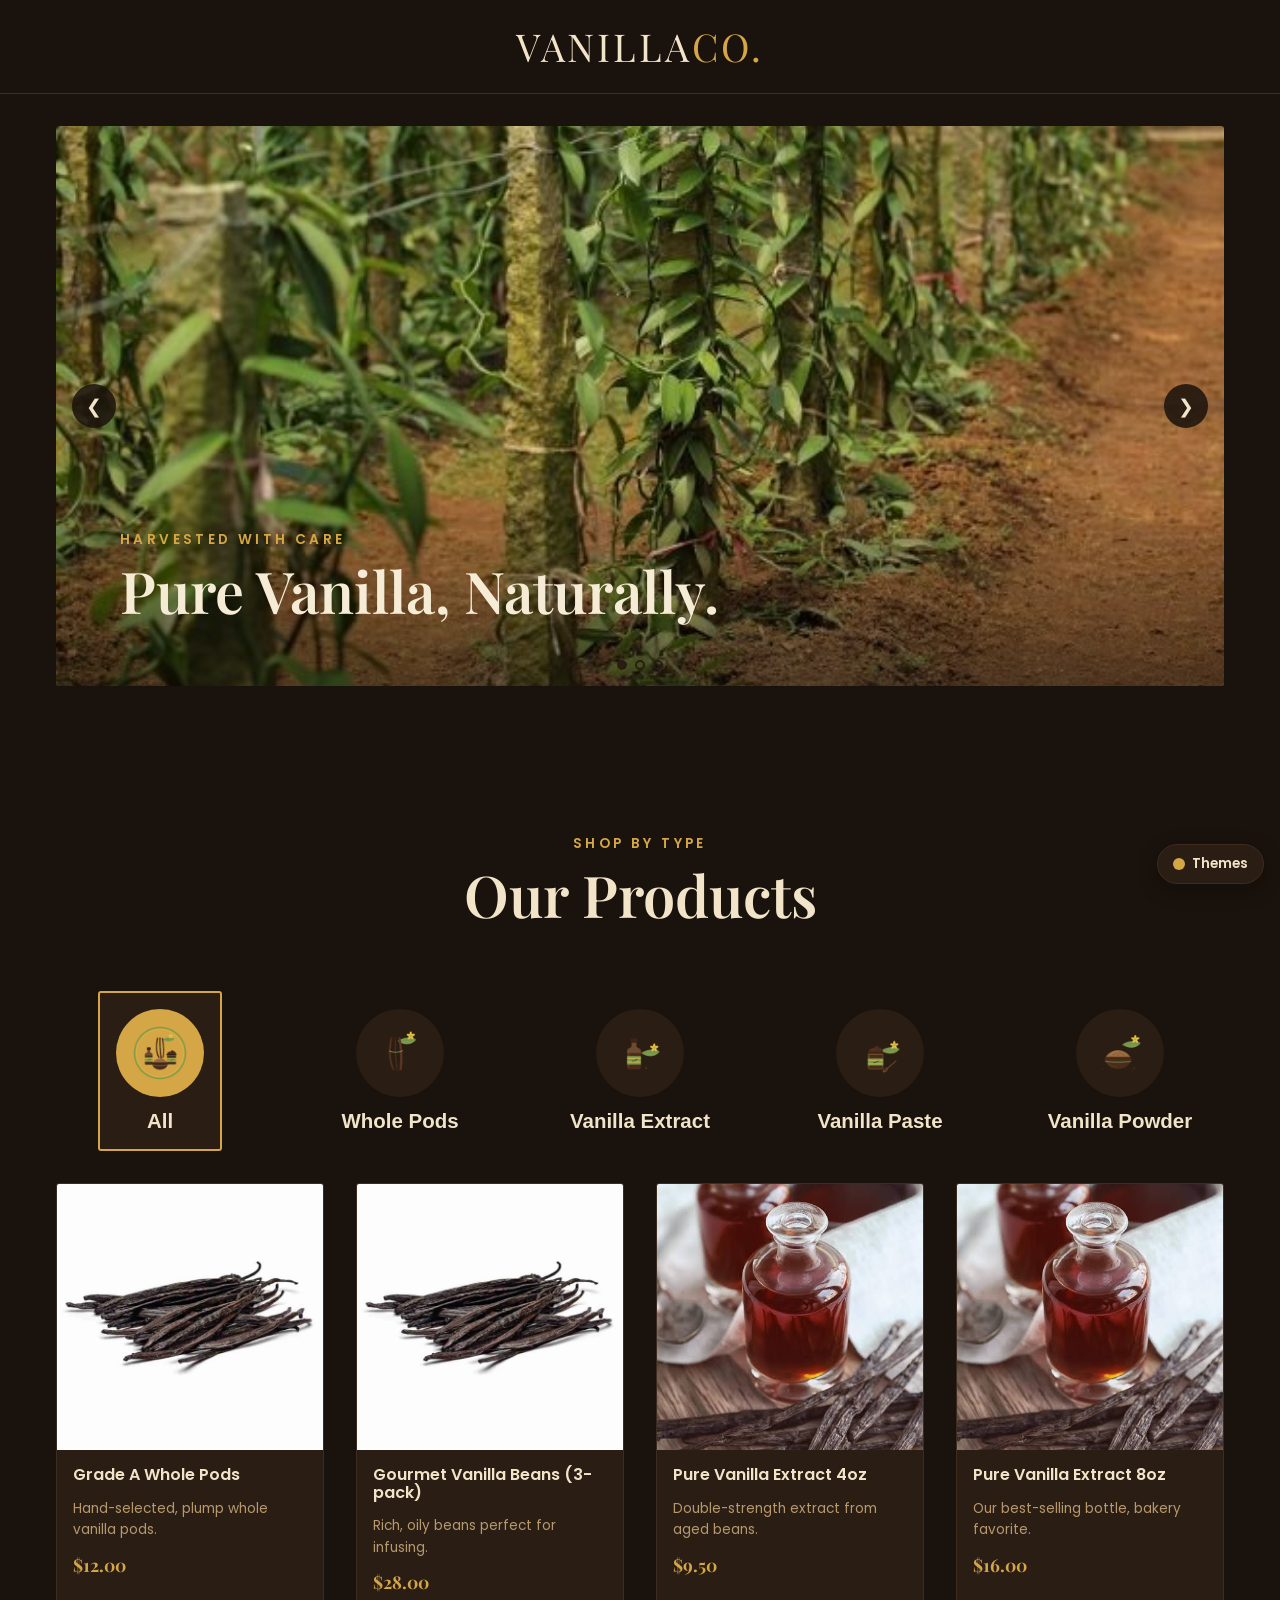
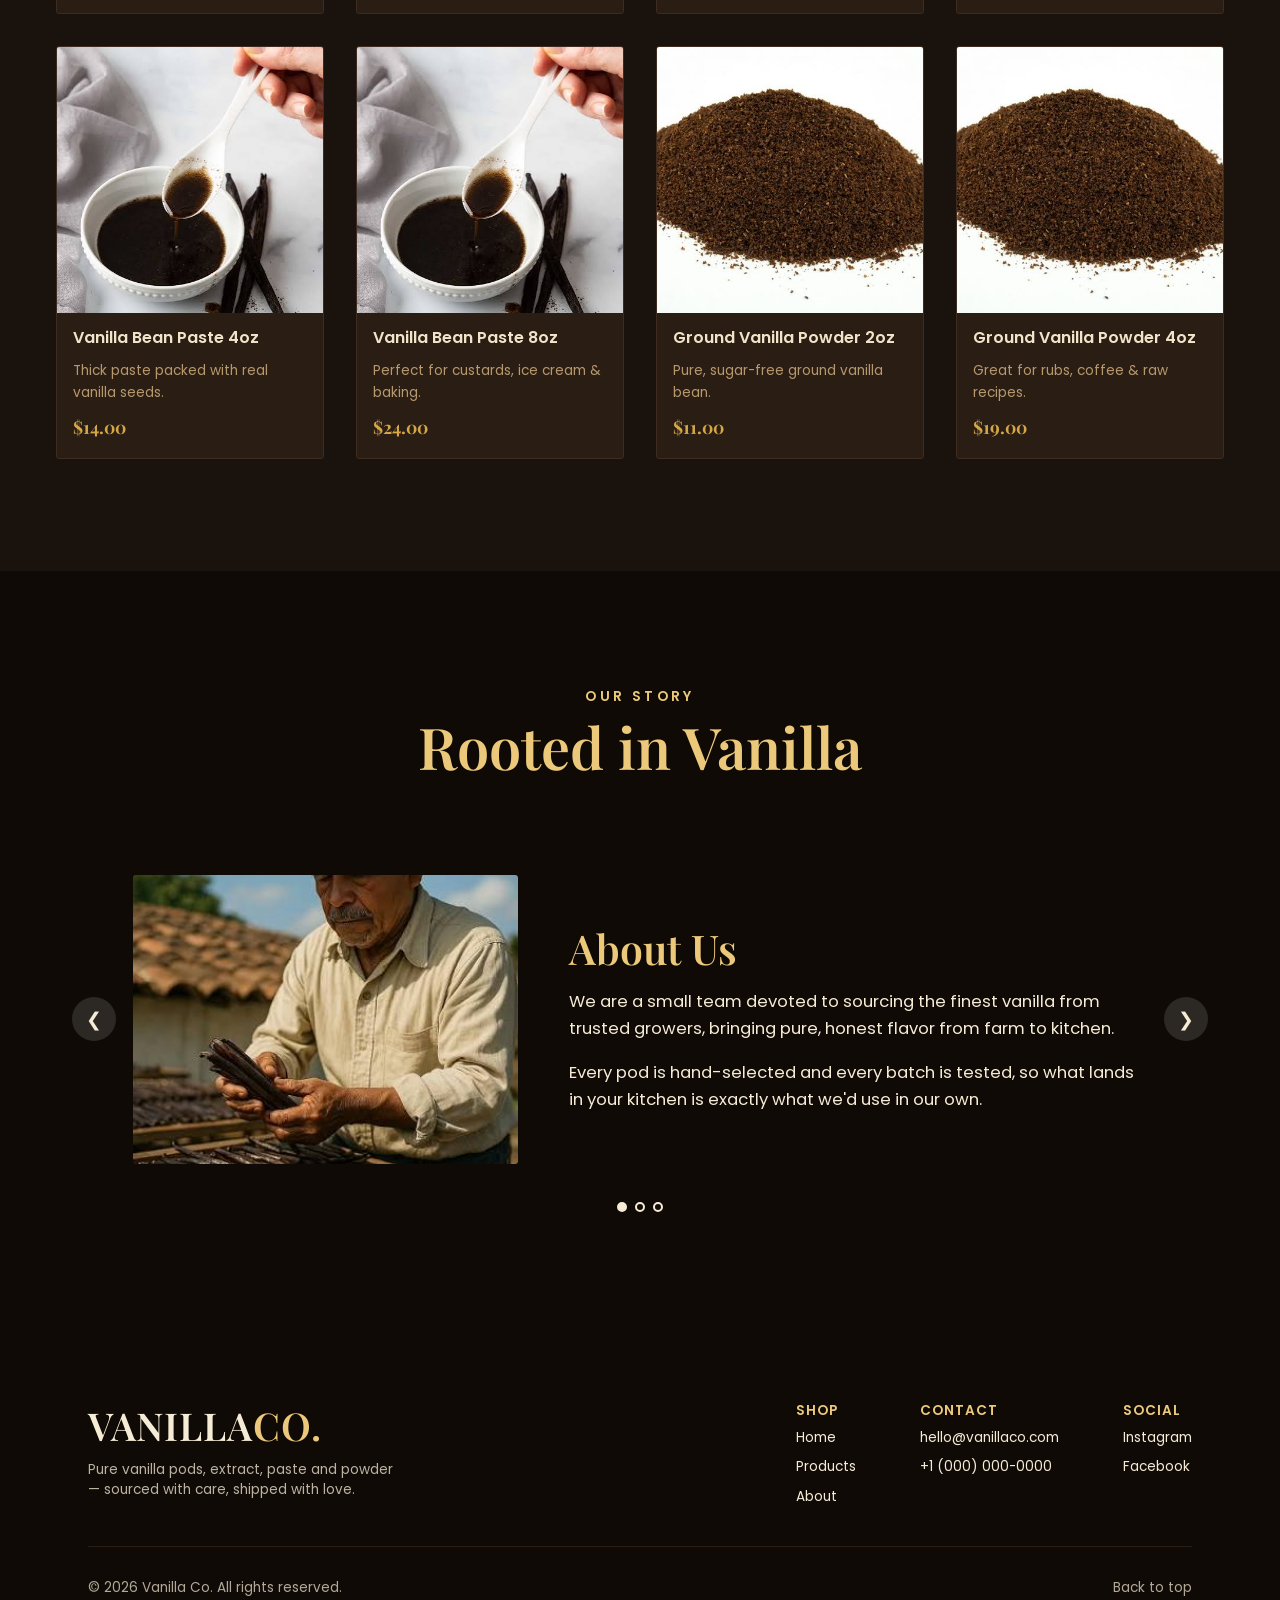
==== commit 6c6900a1: "organized themes" ====
--- a/vanilla-brand/index.html
+++ b/vanilla-brand/index.html
@@ -8,7 +8,17 @@
   <link rel="preconnect" href="https://fonts.googleapis.com">
   <link rel="preconnect" href="https://fonts.gstatic.com" crossorigin>
   <link href="https://fonts.googleapis.com/css2?family=Playfair+Display:wght@600;700&family=Poppins:wght@300;400;500;600;700&display=swap" rel="stylesheet">
-  <link rel="stylesheet" href="css/variables.css">
+  <!-- Tokens: shared sizes + the color slots every component reads -->
+  <link rel="stylesheet" href="css/tokens/base.css">
+  <link rel="stylesheet" href="css/tokens/colors.css">
+  <!-- Themes: each fills in the palette (see css/themes/_template.css) -->
+  <link rel="stylesheet" href="css/themes/vanilla-bean.css">
+  <link rel="stylesheet" href="css/themes/cured-bean.css">
+  <link rel="stylesheet" href="css/themes/pastel-citrus.css">
+  <link rel="stylesheet" href="css/themes/white-orchard.css">
+  <link rel="stylesheet" href="css/themes/vanilla-blossom.css">
+  <link rel="stylesheet" href="css/themes/forest-floor.css">
+  <!-- Layout + components -->
   <link rel="stylesheet" href="css/main.css">
   <link rel="stylesheet" href="css/components/header.css">
   <link rel="stylesheet" href="css/components/hero.css">
--- a/vanilla-brand/css/tokens/base.css
+++ b/vanilla-brand/css/tokens/base.css
@@ -0,0 +1,30 @@
+/* ==========================================================================
+   BASE TOKENS — typography, spacing and layout
+   Shared by every theme. Colors live in tokens/colors.css and themes/.
+   ========================================================================== */
+:root {
+  /* ---- Typography ---- */
+  --font-display: "Playfair Display", "Georgia", serif;
+  --font-body: "Poppins", -apple-system, BlinkMacSystemFont, sans-serif;
+
+  --fs-huge: clamp(3rem, 9vw, 7rem);
+  --fs-xl: clamp(2.2rem, 5vw, 3.6rem);
+  --fs-lg: clamp(1.6rem, 3vw, 2.4rem);
+  --fs-md: clamp(1.1rem, 1.6vw, 1.4rem);
+  --fs-body: 1rem;
+  --fs-sm: 0.85rem;
+
+  /* ---- Spacing ---- */
+  --space-xs: 0.5rem;
+  --space-sm: 1rem;
+  --space-md: 2rem;
+  --space-lg: 4rem;
+  --space-xl: 7rem;
+
+  /* ---- Layout ---- */
+  --max-width: 1280px;
+  --radius: 10px;
+  --radius-sm: 6px;
+  --radius-subtle: 3px;
+  --transition: 0.35s cubic-bezier(0.22, 1, 0.36, 1);
+}
--- a/vanilla-brand/css/tokens/colors.css
+++ b/vanilla-brand/css/tokens/colors.css
@@ -0,0 +1,83 @@
+/* ==========================================================================
+   COLOR TOKENS — what each part of the site is painted with
+   --------------------------------------------------------------------------
+   Two layers:
+     1. --palette-*   The ~11 raw colors. Every theme in css/themes/ sets
+                      these, and nothing else is required.
+     2. --<part>-*    One token per colored thing (header background, footer
+                      link hover, ...). Defined ONCE here from the palette.
+                      Components only ever read these.
+
+   A theme can override any layer-2 token too, e.g. a different footer:
+     [data-theme="my-theme"] { --footer-bg: #123; }
+
+   Why :where(:root, [data-theme]):
+     A custom property that references another is resolved on the element
+     where it is declared. Declaring these on every [data-theme] element
+     makes them re-resolve against that theme's palette. :where() keeps
+     the specificity at zero, so a theme's own overrides always win no
+     matter which file loads first.
+   ========================================================================== */
+:where(:root, [data-theme]) {
+  /* ---- Page (body, section eyebrows) ---- */
+  --page-bg: var(--palette-base);
+  --page-text: var(--palette-ink);
+  --page-eyebrow: var(--palette-accent);
+
+  /* ---- Carousel controls (hero, info) ---- */
+  --carousel-arrow-bg: color-mix(in srgb, var(--palette-base) 85%, transparent);
+  --carousel-arrow-hover-bg: var(--palette-surface);
+  --carousel-arrow-text: var(--palette-ink);
+  --carousel-dot: var(--palette-surface);
+
+  /* ---- Header ---- */
+  --header-bg: var(--palette-base);
+  --header-text: var(--palette-ink);
+  --header-highlight: var(--palette-accent);   /* accented part of the name */
+  --header-border: var(--palette-line);
+
+  /* ---- Hero ---- */
+  --hero-slide-bg: var(--palette-surface);     /* shows before the image loads */
+  --hero-caption-text: var(--palette-on-deep);
+  --hero-caption-hover: var(--palette-accent-soft);
+  --hero-overlay: rgba(0, 0, 0, 0.55);         /* gradient behind the caption */
+
+  /* ---- Category toggle ---- */
+  --category-label: var(--palette-ink);
+  --category-hover-bg: var(--palette-surface);
+  --category-icon-bg: var(--palette-surface);
+  --category-active-bg: var(--palette-surface);
+  --category-active-border: var(--palette-accent);
+  --category-active-icon-bg: var(--palette-accent);
+  --category-active-icon-text: var(--palette-on-deep);
+
+  /* ---- Product cards ---- */
+  --card-bg: var(--palette-surface);
+  --card-border: var(--palette-line);
+  --card-image-from: var(--palette-accent-soft); /* placeholder gradient */
+  --card-image-to: var(--palette-base);
+  --card-text-muted: var(--palette-ink-soft);
+  --card-price: var(--palette-accent);
+
+  /* ---- Info section ---- */
+  --info-bg: var(--palette-deep);
+  --info-text: var(--palette-on-deep);
+  --info-heading: var(--palette-accent-soft);
+  --info-highlight: var(--palette-accent-soft); /* list check marks */
+  --info-media-bg: var(--palette-deep-alt);
+  --info-arrow-bg: rgba(255, 255, 255, 0.12);
+  --info-arrow-hover-bg: rgba(255, 255, 255, 0.25);
+
+  /* ---- Footer ---- */
+  --footer-bg: var(--palette-deep);
+  --footer-text: var(--palette-on-deep);
+  --footer-heading: var(--palette-accent-soft); /* column titles + brand accent */
+  --footer-link-hover: var(--palette-accent-soft);
+  --footer-border: var(--palette-line-deep);
+
+  /* ---- Theme switcher (preview tool) ---- */
+  --switcher-bg: var(--palette-surface);
+  --switcher-text: var(--palette-ink);
+  --switcher-border: var(--palette-line);
+  --switcher-accent: var(--palette-accent);
+}
--- a/vanilla-brand/css/themes/vanilla-bean.css
+++ b/vanilla-brand/css/themes/vanilla-bean.css
@@ -0,0 +1,21 @@
+/* ==========================================================================
+   THEME — "Vanilla Bean" (default)
+   Warm cream background, dark bean browns and a golden accent.
+   Applies when <html> has no data-theme, or data-theme="vanilla-bean".
+   ========================================================================== */
+:root:not([data-theme]),
+[data-theme="vanilla-bean"] {
+  --palette-base: #faf3e6;
+  --palette-surface: #ffffff;
+  --palette-ink: #2b1a12;
+  --palette-ink-soft: #6b4226;
+  --palette-line: #454545;
+
+  --palette-accent: #c89b4a;
+  --palette-accent-soft: #e4c784;
+
+  --palette-deep: #2b1a12;
+  --palette-deep-alt: #4a2f20;
+  --palette-on-deep: #ffffff;
+  --palette-line-deep: #130c01;
+}
--- a/vanilla-brand/css/themes/cured-bean.css
+++ b/vanilla-brand/css/themes/cured-bean.css
@@ -0,0 +1,22 @@
+/* ==========================================================================
+   THEME — "Cured Bean"
+   A dark theme taken from cured vanilla pods: near-black espresso
+   background, deep cocoa surfaces, cream text and burnished gold accents.
+   ========================================================================== */
+[data-theme="cured-bean"] {
+  color-scheme: dark;
+
+  --palette-base: #1a120c;           /* espresso */
+  --palette-surface: #2a1d14;        /* cocoa */
+  --palette-ink: #f1e4c8;            /* vanilla cream */
+  --palette-ink-soft: #b8996e;       /* toasted sugar */
+  --palette-line: #3d2c1f;
+
+  --palette-accent: #d4a645;         /* burnished gold */
+  --palette-accent-soft: #ecc97a;    /* honey gold */
+
+  --palette-deep: #0f0a06;           /* charred pod */
+  --palette-deep-alt: #33241a;       /* roasted bark */
+  --palette-on-deep: #f6ecd6;
+  --palette-line-deep: #2a1d14;
+}
--- a/vanilla-brand/css/themes/pastel-citrus.css
+++ b/vanilla-brand/css/themes/pastel-citrus.css
@@ -0,0 +1,19 @@
+/* ==========================================================================
+   THEME — "Pastel Citrus"
+   A soft, light green + yellow theme.
+   ========================================================================== */
+[data-theme="pastel-citrus"] {
+  --palette-base: #f9fbe8;
+  --palette-surface: #ffffff;
+  --palette-ink: #3b4a2a;
+  --palette-ink-soft: #7a8f63;
+  --palette-line: #d8e3b8;
+
+  --palette-accent: #d9c64a;
+  --palette-accent-soft: #eadf8a;
+
+  --palette-deep: #4a6b3a;
+  --palette-deep-alt: #6b8f52;
+  --palette-on-deep: #f9fbe8;
+  --palette-line-deep: #2f4323;
+}
--- a/vanilla-brand/css/themes/white-orchard.css
+++ b/vanilla-brand/css/themes/white-orchard.css
@@ -0,0 +1,19 @@
+/* ==========================================================================
+   THEME — "White Orchard"
+   Crisp white background with yellow/green accents.
+   ========================================================================== */
+[data-theme="white-orchard"] {
+  --palette-base: #ffffff;
+  --palette-surface: #f3f7ea;
+  --palette-ink: #233318;
+  --palette-ink-soft: #5c7a4a;
+  --palette-line: #e3ead0;
+
+  --palette-accent: #c7d94a;
+  --palette-accent-soft: #e3ec8f;
+
+  --palette-deep: #2e4b22;
+  --palette-deep-alt: #3f6530;
+  --palette-on-deep: #ffffff;
+  --palette-line-deep: #1c2a13;
+}
--- a/vanilla-brand/css/themes/vanilla-blossom.css
+++ b/vanilla-brand/css/themes/vanilla-blossom.css
@@ -0,0 +1,21 @@
+/* ==========================================================================
+   THEME — "Vanilla Blossom"
+   Drawn from a botanical watercolor of the vanilla orchid: paper-white
+   background, deep leaf and stem greens, pale yellow-green petals and the
+   golden-yellow lip.
+   ========================================================================== */
+[data-theme="vanilla-blossom"] {
+  --palette-base: #f4f3ee;           /* watercolor paper */
+  --palette-surface: #ffffff;
+  --palette-ink: #1f3a17;
+  --palette-ink-soft: #5f7f4a;
+  --palette-line: #dde5c8;
+
+  --palette-accent: #d9b91c;         /* orchid lip yellow */
+  --palette-accent-soft: #dfe89a;    /* petal yellow-green */
+
+  --palette-deep: #2f6b24;           /* deep leaf green */
+  --palette-deep-alt: #4c8c33;       /* stem green */
+  --palette-on-deep: #fbfaf3;
+  --palette-line-deep: #1a2e12;
+}
--- a/vanilla-brand/css/themes/forest-floor.css
+++ b/vanilla-brand/css/themes/forest-floor.css
@@ -0,0 +1,20 @@
+/* ==========================================================================
+   THEME — "Forest Floor"
+   A grounded nature theme: mossy off-white background, deep pine and
+   fern greens, bark-brown text and a warm sunlit-amber accent.
+   ========================================================================== */
+[data-theme="forest-floor"] {
+  --palette-base: #eef0e5;           /* morning mist on moss */
+  --palette-surface: #f8f8f1;
+  --palette-ink: #2e2a1f;            /* bark brown */
+  --palette-ink-soft: #6b6a4f;       /* dried lichen */
+  --palette-line: #d6dac6;
+
+  --palette-accent: #c98a2e;         /* sunlit amber */
+  --palette-accent-soft: #e8c27a;    /* honey light */
+
+  --palette-deep: #1f3d2b;           /* deep pine */
+  --palette-deep-alt: #3d6b47;       /* fern green */
+  --palette-on-deep: #f3f1e4;
+  --palette-line-deep: #142619;
+}
--- a/vanilla-brand/css/main.css
+++ b/vanilla-brand/css/main.css
@@ -1,5 +1,3 @@
-@import url("variables.css");
-
 *,
 *::before,
 *::after {
@@ -12,8 +10,8 @@
 
 body {
   margin: 0;
-  background: var(--bg-body);
-  color: var(--text-primary);
+  background: var(--page-bg);
+  color: var(--page-text);
   font-family: var(--font-body);
   font-size: var(--fs-body);
   line-height: 1.6;
@@ -55,7 +53,7 @@
   font-weight: 600;
   letter-spacing: 0.25em;
   text-transform: uppercase;
-  color: var(--accent);
+  color: var(--page-eyebrow);
   margin-bottom: var(--space-xs);
 }
 
@@ -100,8 +98,8 @@
   height: 44px;
   border-radius: 50%;
   border: none;
-  background: color-mix(in srgb, var(--bg-body) 85%, transparent);
-  color: var(--text-primary);
+  background: var(--carousel-arrow-bg);
+  color: var(--carousel-arrow-text);
   font-size: 1.2rem;
   cursor: pointer;
   display: flex;
@@ -112,7 +110,7 @@
 }
 
 .carousel__arrow:hover {
-  background: var(--bg-surface);
+  background: var(--carousel-arrow-hover-bg);
 }
 
 .carousel__arrow--prev { left: var(--space-sm); }
@@ -132,12 +130,12 @@
   width: 10px;
   height: 10px;
   border-radius: 50%;
-  border: 2px solid var(--bg-surface);
+  border: 2px solid var(--carousel-dot);
   background: transparent;
   cursor: pointer;
   padding: 0;
 }
 
 .carousel__dot.is-active {
-  background: var(--bg-surface);
+  background: var(--carousel-dot);
 }
--- a/vanilla-brand/css/components/header.css
+++ b/vanilla-brand/css/components/header.css
@@ -9,8 +9,8 @@
   align-items: center;
   justify-content: center;
   padding: var(--space-sm) var(--space-md);
-  background: var(--bg-body);
-  border-bottom: 1px solid var(--border-color);
+  background: var(--header-bg);
+  border-bottom: 1px solid var(--header-border);
 }
 
 .site-header__name {
@@ -18,9 +18,9 @@
   font-size: var(--fs-lg);
   letter-spacing: 0.08em;
   text-align: center;
-  color: var(--text-primary);
+  color: var(--header-text);
 }
 
 .site-header__name span {
-  color: var(--accent);
+  color: var(--header-highlight);
 }
--- a/vanilla-brand/css/components/hero.css
+++ b/vanilla-brand/css/components/hero.css
@@ -8,7 +8,7 @@
 .hero .carousel__slide {
   position: relative;
   height: clamp(320px, 55vw, 560px);
-  background: var(--bg-surface);
+  background: var(--hero-slide-bg);
   display: flex;
   align-items: flex-end;
 }
@@ -18,7 +18,7 @@
 }
 
 .hero .carousel__slide.hero__slide[href]:hover .hero__caption h2 {
-  color: var(--accent-light);
+  color: var(--hero-caption-hover);
 }
 
 .hero .carousel__slide img {
@@ -33,8 +33,8 @@
   position: relative;
   z-index: 2;
   padding: var(--space-lg);
-  color: var(--text-on-dark);
-  background: linear-gradient(to top, rgba(0,0,0,0.55), transparent);
+  color: var(--hero-caption-text);
+  background: linear-gradient(to top, var(--hero-overlay), transparent);
   width: 100%;
 }
 
--- a/vanilla-brand/css/components/categories.css
+++ b/vanilla-brand/css/components/categories.css
@@ -15,10 +15,10 @@
   gap: 0.8rem;
   background: none;
   border: 2px solid transparent;
-  padding: var(--space-md) var(--space-sm);
-  border-radius: var(--radius);
+  padding: var(--space-sm);
+  border-radius: var(--radius-subtle);
   cursor: pointer;
-  width: 100%;
+  justify-self: center;
   transition: border-color var(--transition), background var(--transition);
 }
 
@@ -26,7 +26,7 @@
   width: 88px;
   height: 88px;
   border-radius: 50%;
-  background: var(--bg-surface);
+  background: var(--category-icon-bg);
   display: flex;
   align-items: center;
   justify-content: center;
@@ -46,21 +46,21 @@
   font-size: var(--fs-md);
   font-weight: 600;
   text-align: center;
-  color: var(--text-primary);
+  color: var(--category-label);
 }
 
 .category-toggle__item:hover {
-  background: var(--bg-surface);
+  background: var(--category-hover-bg);
 }
 
 .category-toggle__item.is-active {
-  border-color: var(--accent);
-  background: var(--bg-surface);
+  border-color: var(--category-active-border);
+  background: var(--category-active-bg);
 }
 
 .category-toggle__item.is-active .category-toggle__icon {
-  background: var(--accent);
-  color: var(--text-on-dark);
+  background: var(--category-active-icon-bg);
+  color: var(--category-active-icon-text);
 }
 
 /* ==========================================================================
@@ -73,20 +73,20 @@
 }
 
 .product-card {
-  background: var(--bg-surface);
+  background: var(--card-bg);
   border-radius: var(--radius-subtle);
   overflow: hidden;
-  border: 1px solid var(--border-color);
+  border: 1px solid var(--card-border);
 }
 
 .product-card__image {
   aspect-ratio: 1 / 1;
   width: 100%;
-  background: linear-gradient(135deg, var(--accent-light), var(--bg-body));
+  background: linear-gradient(135deg, var(--card-image-from), var(--card-image-to));
   display: flex;
   align-items: center;
   justify-content: center;
-  color: var(--text-muted);
+  color: var(--card-text-muted);
   font-size: var(--fs-sm);
   overflow: hidden;
 }
@@ -110,13 +110,13 @@
 
 .product-card__desc {
   font-size: var(--fs-sm);
-  color: var(--text-muted);
+  color: var(--card-text-muted);
   margin-bottom: 0.6rem;
 }
 
 .product-card__price {
   font-weight: 700;
-  color: var(--accent);
+  color: var(--card-price);
   font-family: var(--font-display);
   font-size: 1.1rem;
 }
--- a/vanilla-brand/css/components/info.css
+++ b/vanilla-brand/css/components/info.css
@@ -6,30 +6,19 @@
    (.info-list, .info-quote, etc.) a given row needs.
    ========================================================================== */
 .info {
-  background: var(--bg-dark);
-  color: var(--text-on-dark);
+  background: var(--info-bg);
+  color: var(--info-text);
+
+  /* Re-skin the shared carousel controls for the deep background */
+  --carousel-arrow-bg: var(--info-arrow-bg);
+  --carousel-arrow-hover-bg: var(--info-arrow-hover-bg);
+  --carousel-arrow-text: var(--info-text);
+  --carousel-dot: var(--info-text);
 }
 
 .info .section-heading h2,
 .info .eyebrow {
-  color: var(--accent-light);
-}
-
-.info .carousel__arrow {
-  background: rgba(255, 255, 255, 0.12);
-  color: var(--text-on-dark);
-}
-
-.info .carousel__arrow:hover {
-  background: rgba(255, 255, 255, 0.25);
-}
-
-.info .carousel__dot {
-  border-color: var(--text-on-dark);
-}
-
-.info .carousel__dot.is-active {
-  background: var(--text-on-dark);
+  color: var(--info-heading);
 }
 
 /* ---- Shared alternating media row (one full "page" per slide) ----
@@ -58,7 +47,7 @@
   justify-self: center;
   aspect-ratio: 4 / 3;
   border-radius: var(--radius-subtle);
-  background: var(--bg-dark-alt);
+  background: var(--info-media-bg);
   display: flex;
   align-items: center;
   justify-content: center;
@@ -75,7 +64,7 @@
   font-size: var(--fs-sm);
   letter-spacing: 0.08em;
   text-transform: uppercase;
-  color: var(--text-on-dark);
+  color: var(--info-text);
   opacity: 0.5;
 }
 
@@ -89,7 +78,7 @@
 .info-row__content h3 {
   font-size: clamp(1.6rem, 3.2vw, 2.6rem);
   line-height: 1.15;
-  color: var(--accent-light);
+  color: var(--info-heading);
   margin-bottom: var(--space-sm);
 }
 
@@ -121,7 +110,7 @@
   content: "✓";
   position: absolute;
   left: 0;
-  color: var(--accent-light);
+  color: var(--info-highlight);
   font-weight: 700;
 }
 
--- a/vanilla-brand/css/components/footer.css
+++ b/vanilla-brand/css/components/footer.css
@@ -2,20 +2,20 @@
    FOOTER
    ========================================================================== */
 .site-footer {
-  background: var(--bg-dark);
-  color: var(--text-on-dark);
+  background: var(--footer-bg);
+  color: var(--footer-text);
   padding: var(--space-lg) var(--space-md) var(--space-sm);
   font-size: var(--fs-sm);
 }
 
 .site-footer a {
-  color: var(--text-on-dark);
+  color: var(--footer-text);
   text-decoration: none;
   transition: color var(--transition);
 }
 
 .site-footer a:hover {
-  color: var(--accent-light);
+  color: var(--footer-link-hover);
 }
 
 .site-footer__top {
@@ -24,7 +24,7 @@
   justify-content: space-between;
   gap: var(--space-lg);
   padding-bottom: var(--space-md);
-  border-bottom: 1px solid var(--border-color-dark);
+  border-bottom: 1px solid var(--footer-border);
 }
 
 .site-footer__brand {
@@ -39,11 +39,11 @@
 }
 
 .site-footer__brand span {
-  color: var(--accent-light);
+  color: var(--footer-heading);
 }
 
 .site-footer__brand p {
-  color: var(--text-on-dark);
+  color: var(--footer-text);
   opacity: 0.75;
   line-height: 1.5;
 }
@@ -59,7 +59,7 @@
   font-size: var(--fs-sm);
   text-transform: uppercase;
   letter-spacing: 1px;
-  color: var(--accent-light);
+  color: var(--footer-heading);
   margin-bottom: var(--space-xs);
 }
 
--- a/vanilla-brand/css/components/theme-switcher.css
+++ b/vanilla-brand/css/components/theme-switcher.css
@@ -19,10 +19,10 @@
   align-items: center;
   gap: 0.5em;
   padding: 0.6em 1.1em;
-  border: 1px solid var(--border-color);
+  border: 1px solid var(--switcher-border);
   border-radius: 999px;
-  background: var(--bg-surface);
-  color: var(--text-primary);
+  background: var(--switcher-bg);
+  color: var(--switcher-text);
   font: inherit;
   font-weight: 600;
   cursor: pointer;
@@ -33,7 +33,7 @@
   width: 0.9em;
   height: 0.9em;
   border-radius: 50%;
-  background: var(--accent);
+  background: var(--switcher-accent);
 }
 
 .theme-switcher__panel {
@@ -42,9 +42,9 @@
   gap: 2px;
   min-width: 210px;
   padding: var(--space-xs);
-  border: 1px solid var(--border-color);
+  border: 1px solid var(--switcher-border);
   border-radius: var(--radius);
-  background: var(--bg-surface);
+  background: var(--switcher-bg);
   box-shadow: 0 10px 30px rgba(0, 0, 0, 0.3);
 }
 
@@ -60,18 +60,18 @@
   border: 1px solid transparent;
   border-radius: var(--radius-sm);
   background: transparent;
-  color: var(--text-primary);
+  color: var(--switcher-text);
   font: inherit;
   text-align: left;
   cursor: pointer;
 }
 
 .theme-switcher__option:hover {
-  background: color-mix(in srgb, var(--accent) 12%, transparent);
+  background: color-mix(in srgb, var(--switcher-accent) 12%, transparent);
 }
 
 .theme-switcher__option[aria-pressed="true"] {
-  border-color: var(--accent);
+  border-color: var(--switcher-accent);
   font-weight: 600;
 }
 
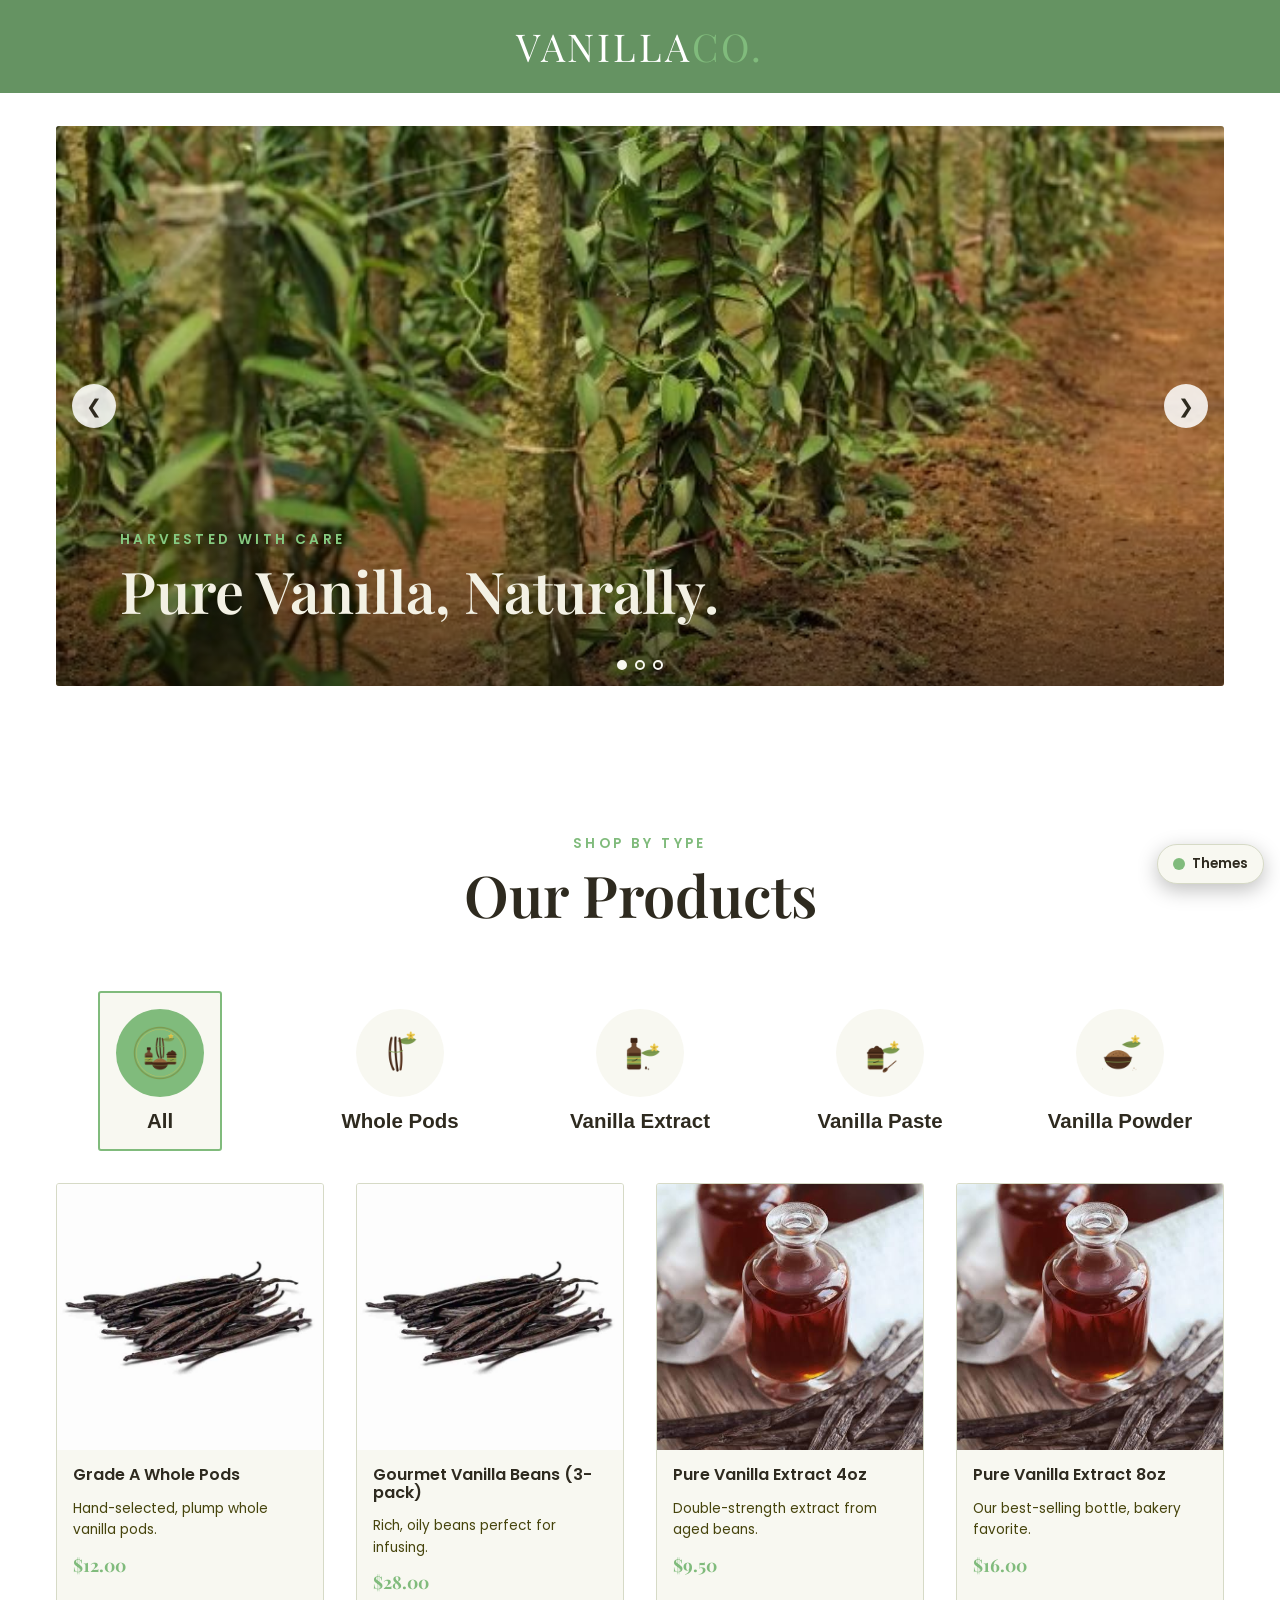
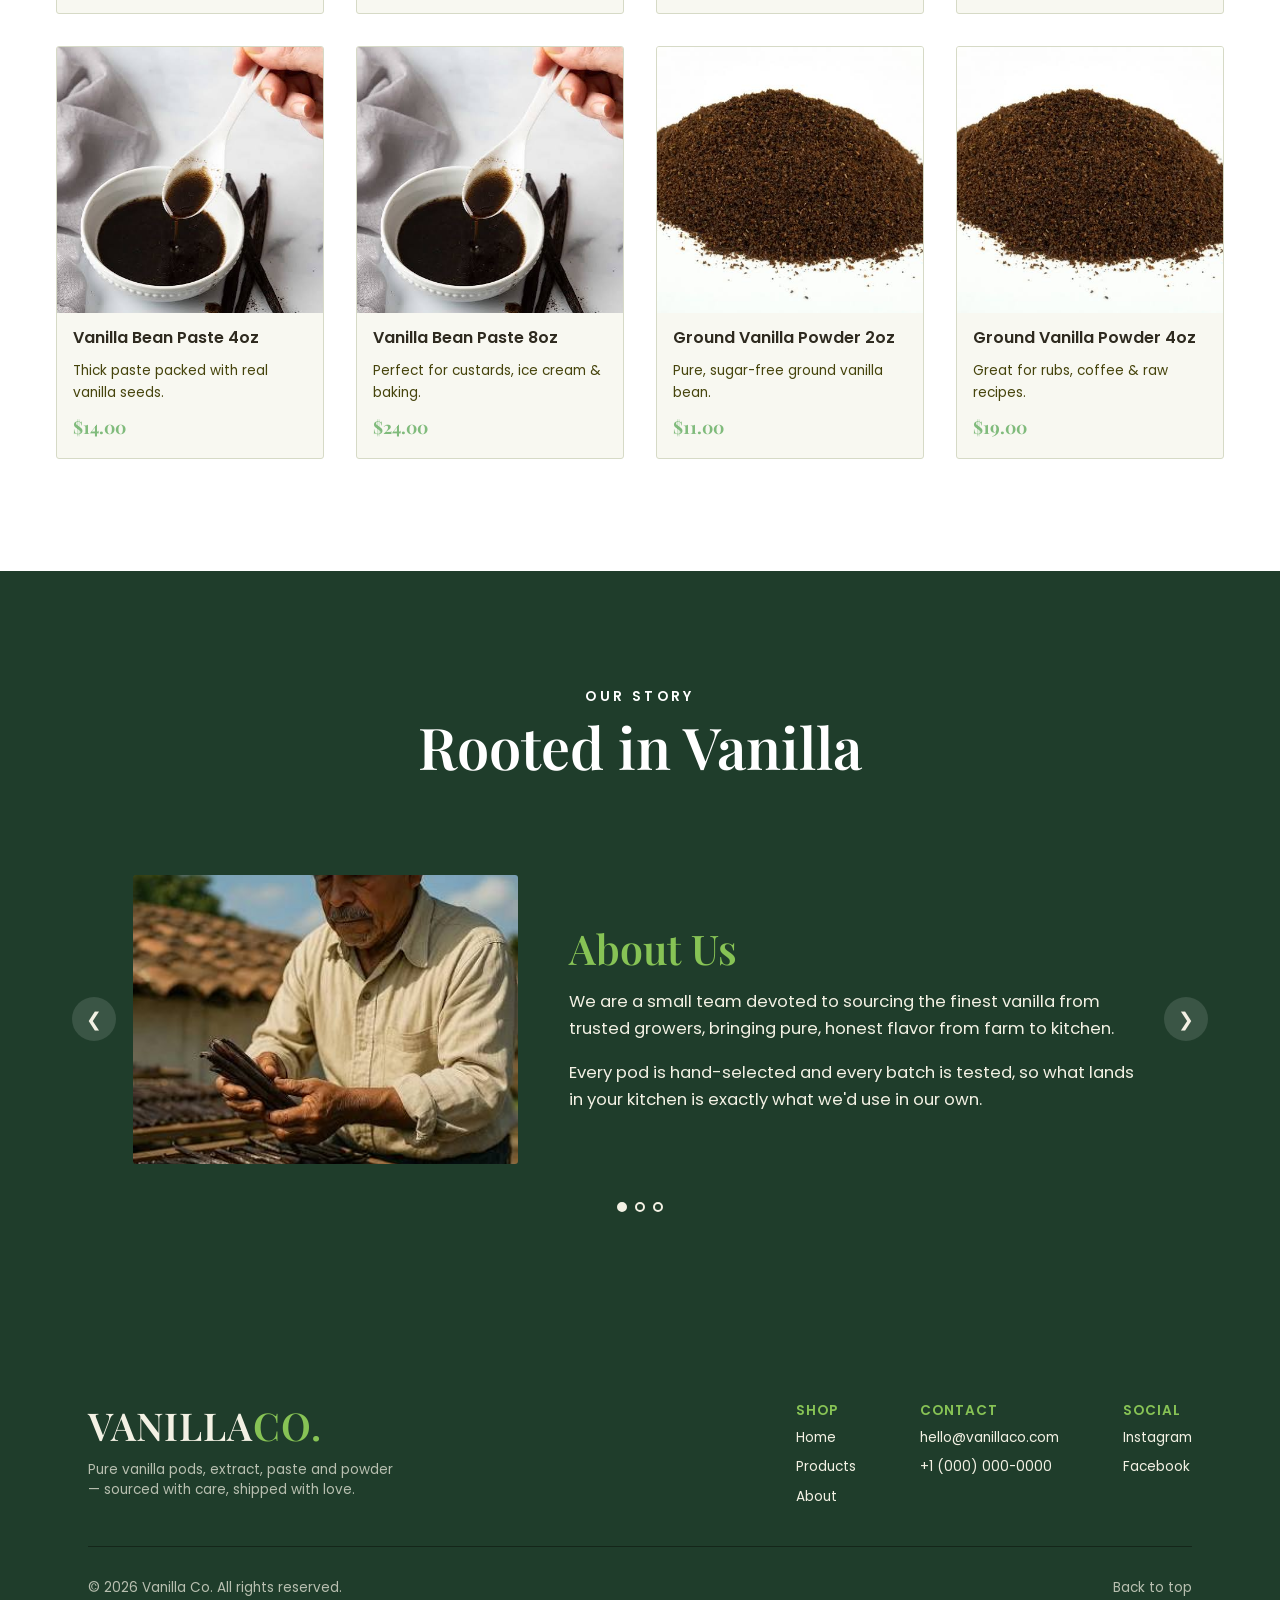
==== commit 0539c560: "added theme and changed default" ====
--- a/vanilla-brand/index.html
+++ b/vanilla-brand/index.html
@@ -1,5 +1,5 @@
 <!DOCTYPE html>
-<html lang="en" data-theme="cured-bean">
+<html lang="en" data-theme="green-highlight">
 <head>
   <meta charset="UTF-8">
   <meta name="viewport" content="width=device-width, initial-scale=1.0">
@@ -12,11 +12,10 @@
   <link rel="stylesheet" href="css/tokens/base.css">
   <link rel="stylesheet" href="css/tokens/colors.css">
   <!-- Themes: each fills in the palette (see css/themes/_template.css) -->
+  <link rel="stylesheet" href="css/themes/green-highlight.css">
   <link rel="stylesheet" href="css/themes/vanilla-bean.css">
   <link rel="stylesheet" href="css/themes/cured-bean.css">
   <link rel="stylesheet" href="css/themes/pastel-citrus.css">
-  <link rel="stylesheet" href="css/themes/white-orchard.css">
-  <link rel="stylesheet" href="css/themes/vanilla-blossom.css">
   <link rel="stylesheet" href="css/themes/forest-floor.css">
   <!-- Layout + components -->
   <link rel="stylesheet" href="css/main.css">
@@ -26,8 +25,10 @@
   <link rel="stylesheet" href="css/components/info.css">
   <link rel="stylesheet" href="css/components/footer.css">
   <link rel="stylesheet" href="css/components/theme-switcher.css">
+  <link rel="stylesheet" href="css/components/theme-builder.css">
   <script src="js/data/themes.data.js"></script>
   <script src="js/theme-switcher.js"></script>
+  <script src="js/theme-builder.js"></script>
 </head>
 <body>
 
--- a/vanilla-brand/css/tokens/colors.css
+++ b/vanilla-brand/css/tokens/colors.css
@@ -40,6 +40,7 @@
   --hero-slide-bg: var(--palette-surface);     /* shows before the image loads */
   --hero-caption-text: var(--palette-on-deep);
   --hero-caption-hover: var(--palette-accent-soft);
+  --hero-eyebrow: var(--palette-accent);
   --hero-overlay: rgba(0, 0, 0, 0.55);         /* gradient behind the caption */
 
   /* ---- Category toggle ---- */
@@ -53,6 +54,7 @@
 
   /* ---- Product cards ---- */
   --card-bg: var(--palette-surface);
+  --card-text: var(--palette-ink);             /* product name */
   --card-border: var(--palette-line);
   --card-image-from: var(--palette-accent-soft); /* placeholder gradient */
   --card-image-to: var(--palette-base);
@@ -64,6 +66,7 @@
   --info-text: var(--palette-on-deep);
   --info-heading: var(--palette-accent-soft);
   --info-highlight: var(--palette-accent-soft); /* list check marks */
+  --info-slide-title: var(--palette-accent-soft); /* title of each carousel slide */
   --info-media-bg: var(--palette-deep-alt);
   --info-arrow-bg: rgba(255, 255, 255, 0.12);
   --info-arrow-hover-bg: rgba(255, 255, 255, 0.25);
@@ -71,6 +74,7 @@
   /* ---- Footer ---- */
   --footer-bg: var(--palette-deep);
   --footer-text: var(--palette-on-deep);
+  --footer-subtext: color-mix(in srgb, var(--palette-on-deep) 72%, var(--palette-deep)); /* tagline, copyright */
   --footer-heading: var(--palette-accent-soft); /* column titles + brand accent */
   --footer-link-hover: var(--palette-accent-soft);
   --footer-border: var(--palette-line-deep);
--- a/vanilla-brand/css/themes/green-highlight.css
+++ b/vanilla-brand/css/themes/green-highlight.css
@@ -0,0 +1,30 @@
+/* ==========================================================================
+   THEME — "green-highlight"
+   Made with the theme builder on 2026-10-13.
+   ========================================================================== */
+[data-theme="green-highlight"] {
+  --palette-base: #ffffff;           /* page background */
+  --palette-surface: #f8f8f1;        /* cards, panels, hover/active fills */
+  --palette-ink: #2e2a1f;            /* main text */
+  --palette-ink-soft: #46440c;       /* secondary text (descriptions) */
+  --palette-line: #d6dac6;           /* borders on light areas */
+
+  --palette-accent: #80bb7c;         /* prices, eyebrows, active states */
+  --palette-accent-soft: #87c355;    /* softer accent: headings on deep areas, hovers */
+
+  --palette-deep: #1f3d2b;           /* background of the bold sections */
+  --palette-deep-alt: #3d6b47;       /* panels inside deep sections */
+  --palette-on-deep: #f3f1e4;        /* text on deep sections, accent fills and photos */
+  --palette-line-deep: #142619;      /* borders inside deep sections */
+
+  /* ---- Header ---- */
+  --header-bg: #659362;
+  --header-text: #ffffff;
+  --header-border: #ffffff;
+
+  /* ---- Hero ---- */
+  --hero-eyebrow: #86ca81;
+
+  /* ---- Info ---- */
+  --info-heading: #ffffff;
+}
--- a/vanilla-brand/css/components/hero.css
+++ b/vanilla-brand/css/components/hero.css
@@ -38,6 +38,10 @@
   width: 100%;
 }
 
+.hero__caption .eyebrow {
+  color: var(--hero-eyebrow);
+}
+
 .hero__caption h2 {
   font-size: var(--fs-xl);
   transition: color var(--transition);
--- a/vanilla-brand/css/components/categories.css
+++ b/vanilla-brand/css/components/categories.css
@@ -102,6 +102,7 @@
 }
 
 .product-card__name {
+  color: var(--card-text);
   font-family: var(--font-body);
   font-weight: 600;
   font-size: 1rem;
--- a/vanilla-brand/css/components/info.css
+++ b/vanilla-brand/css/components/info.css
@@ -78,7 +78,7 @@
 .info-row__content h3 {
   font-size: clamp(1.6rem, 3.2vw, 2.6rem);
   line-height: 1.15;
-  color: var(--info-heading);
+  color: var(--info-slide-title);
   margin-bottom: var(--space-sm);
 }
 
--- a/vanilla-brand/css/components/footer.css
+++ b/vanilla-brand/css/components/footer.css
@@ -43,8 +43,7 @@
 }
 
 .site-footer__brand p {
-  color: var(--footer-text);
-  opacity: 0.75;
+  color: var(--footer-subtext);
   line-height: 1.5;
 }
 
@@ -78,7 +77,11 @@
   justify-content: space-between;
   gap: var(--space-xs);
   padding-top: var(--space-sm);
-  opacity: 0.7;
+  color: var(--footer-subtext);
+}
+
+.site-footer__bottom a:not(:hover) {
+  color: inherit;
 }
 
 @media (max-width: 640px) {
--- a/vanilla-brand/css/components/theme-switcher.css
+++ b/vanilla-brand/css/components/theme-switcher.css
@@ -87,3 +87,19 @@
   width: 0.6rem;
   height: 1.4rem;
 }
+
+.theme-switcher__create {
+  margin-top: var(--space-xs);
+  padding: 0.6em;
+  border: 1px dashed var(--switcher-border);
+  border-radius: var(--radius-sm);
+  background: transparent;
+  color: var(--switcher-text);
+  font: inherit;
+  font-weight: 600;
+  cursor: pointer;
+}
+
+.theme-switcher__create:hover {
+  border-color: var(--switcher-accent);
+}
--- a/vanilla-brand/css/components/theme-builder.css
+++ b/vanilla-brand/css/components/theme-builder.css
@@ -0,0 +1,389 @@
+/* ==========================================================================
+   THEME BUILDER — side panel for designing a theme (preview tool)
+   Its colors are fixed here, NOT taken from the palette, so the panel stays
+   readable however wild the theme being tested gets. Frosted glass: mostly
+   opaque with a blur, so the page shows through just a little.
+   ========================================================================== */
+.theme-builder {
+  --builder-bg: rgba(255, 255, 255, 0.8);
+  --builder-text: #1d1d1f;
+  --builder-text-soft: #5f5f66;
+  --builder-border: rgba(0, 0, 0, 0.12);
+  --builder-field-bg: rgba(255, 255, 255, 0.7);
+  --builder-hover-bg: rgba(0, 0, 0, 0.05);
+  --builder-primary: #1d1d1f;
+  --builder-on-primary: #ffffff;
+  --builder-ok: #1a7f37;
+  --builder-warn: #b3261e;
+
+  position: fixed;
+  top: var(--space-sm);
+  right: var(--space-sm);
+  bottom: var(--space-sm);
+  z-index: 110;
+  display: flex;
+  flex-direction: column;
+  width: 340px;
+  border: 1px solid var(--builder-border);
+  border-radius: var(--radius);
+  background: var(--builder-bg);
+  -webkit-backdrop-filter: blur(18px) saturate(1.4);
+  backdrop-filter: blur(18px) saturate(1.4);
+  color: var(--builder-text);
+  color-scheme: light;
+  font-family: var(--font-body);
+  font-size: var(--fs-sm);
+  box-shadow: 0 16px 40px rgba(0, 0, 0, 0.3);
+}
+
+/* Browsers without blur: go a bit more solid so text stays readable. */
+@supports not ((backdrop-filter: blur(1px)) or (-webkit-backdrop-filter: blur(1px))) {
+  .theme-builder {
+    --builder-bg: rgba(255, 255, 255, 0.94);
+  }
+}
+
+.theme-builder[hidden] {
+  display: none;
+}
+
+.theme-builder.is-collapsed {
+  bottom: auto;
+}
+
+.theme-builder.is-collapsed .theme-builder__body {
+  display: none;
+}
+
+.theme-builder code {
+  font-size: 0.95em;
+  word-break: break-all;
+}
+
+/* ---- Header ---- */
+.theme-builder__head {
+  display: flex;
+  align-items: center;
+  gap: 0.25rem;
+  padding: 0.6rem 0.6rem 0.6rem 1rem;
+  border-bottom: 1px solid var(--builder-border);
+}
+
+.theme-builder.is-collapsed .theme-builder__head {
+  border-bottom: 0;
+}
+
+.theme-builder__title {
+  flex: 1;
+  font-size: 1rem;
+}
+
+.theme-builder__icon {
+  width: 2rem;
+  height: 2rem;
+  border: 0;
+  border-radius: var(--radius-sm);
+  background: transparent;
+  color: var(--builder-text);
+  font-size: 1.3rem;
+  line-height: 1;
+  cursor: pointer;
+}
+
+.theme-builder__icon:hover {
+  background: var(--builder-hover-bg);
+}
+
+/* ---- Body ---- */
+.theme-builder__body {
+  flex: 1;
+  overflow-y: auto;
+  padding: 1rem;
+}
+
+.theme-builder__field {
+  display: flex;
+  flex-direction: column;
+  gap: 0.3rem;
+  margin-bottom: 0.75rem;
+  font-weight: 600;
+}
+
+.theme-builder__field input,
+.theme-builder__field select {
+  padding: 0.55em 0.7em;
+  border: 1px solid var(--builder-border);
+  border-radius: var(--radius-sm);
+  background: var(--builder-field-bg);
+  color: var(--builder-text);
+  font: inherit;
+  font-weight: 400;
+}
+
+.theme-builder__meta {
+  margin: -0.4rem 0 0.9rem;
+  color: var(--builder-text-soft);
+}
+
+.theme-builder__warn {
+  color: var(--builder-warn);
+}
+
+.theme-builder__check {
+  display: flex;
+  align-items: center;
+  gap: 0.5em;
+  margin-bottom: 0.5rem;
+  cursor: pointer;
+}
+
+.theme-builder__check small {
+  color: var(--builder-text-soft);
+}
+
+/* ---- Sections (Base colors, Header, Hero, ...) ---- */
+.theme-builder__section {
+  margin-top: 0.5rem;
+  border-top: 1px solid var(--builder-border);
+}
+
+.theme-builder__section > summary {
+  display: flex;
+  align-items: baseline;
+  justify-content: space-between;
+  gap: 0.5em;
+  padding: 0.7rem 0 0.5rem;
+  font-weight: 700;
+  font-size: 0.9rem;
+  cursor: pointer;
+  list-style: none;
+}
+
+.theme-builder__section > summary::-webkit-details-marker {
+  display: none;
+}
+
+.theme-builder__section > summary::before {
+  content: "\25B8";
+  margin-right: 0.4em;
+  font-size: 0.8em;
+  transition: transform 0.2s;
+}
+
+.theme-builder__section[open] > summary::before {
+  transform: rotate(90deg);
+}
+
+.theme-builder__section > summary > span {
+  flex: 1;
+}
+
+.theme-builder__section-hint {
+  font-weight: 400;
+  color: var(--builder-text-soft);
+}
+
+.theme-builder__section-hint.is-low {
+  color: var(--builder-warn);
+  font-weight: 600;
+}
+
+.theme-builder__section[open] {
+  padding-bottom: 0.4rem;
+}
+
+.theme-builder__legend {
+  margin: 0.5rem 0 0.2rem;
+  font-weight: 700;
+  text-transform: uppercase;
+  letter-spacing: 0.06em;
+  font-size: 0.7rem;
+  color: var(--builder-text-soft);
+}
+
+.theme-builder__color {
+  display: flex;
+  align-items: center;
+  gap: 0.6rem;
+  padding: 0.3rem 0;
+  cursor: pointer;
+}
+
+.theme-builder__swatch {
+  width: 2.1rem;
+  height: 2.1rem;
+  padding: 0;
+  border: 1px solid var(--builder-border);
+  border-radius: 50%;
+  background: none;
+  cursor: pointer;
+  overflow: hidden;
+}
+
+.theme-builder__swatch::-webkit-color-swatch-wrapper {
+  padding: 0;
+}
+
+.theme-builder__swatch::-webkit-color-swatch {
+  border: 0;
+  border-radius: 50%;
+}
+
+.theme-builder__swatch::-moz-color-swatch {
+  border: 0;
+  border-radius: 50%;
+}
+
+.theme-builder__color-label {
+  flex: 1;
+}
+
+/* A part color changed from its base color gets a dot and a reset button. */
+.theme-builder__color.is-overridden .theme-builder__color-label::after {
+  content: " \2022";
+  color: var(--builder-primary);
+  font-weight: 700;
+}
+
+.theme-builder__reset {
+  width: 1.8rem;
+  height: 1.8rem;
+  border: 0;
+  border-radius: var(--radius-sm);
+  background: transparent;
+  color: var(--builder-text-soft);
+  font-size: 1rem;
+  cursor: pointer;
+  visibility: hidden;
+}
+
+.theme-builder__color.is-overridden .theme-builder__reset {
+  visibility: visible;
+}
+
+.theme-builder__reset:hover {
+  background: var(--builder-hover-bg);
+  color: var(--builder-text);
+}
+
+.theme-builder__hex {
+  width: 6.2em;
+  padding: 0.35em 0.5em;
+  border: 1px solid var(--builder-border);
+  border-radius: var(--radius-sm);
+  background: var(--builder-field-bg);
+  color: var(--builder-text);
+  font-family: ui-monospace, SFMono-Regular, Menlo, monospace;
+  font-size: 0.85rem;
+}
+
+.theme-builder__hex.is-invalid {
+  border-color: var(--builder-warn);
+}
+
+/* ---- Readability checks ---- */
+.theme-builder__checks {
+  list-style: none;
+  margin: 0 0 0.3rem;
+  padding: 0;
+}
+
+.theme-builder__checks li {
+  padding: 0.15rem 0;
+}
+
+.theme-builder__checks .is-ok {
+  color: var(--builder-ok);
+}
+
+.theme-builder__checks .is-low {
+  color: var(--builder-warn);
+  font-weight: 600;
+}
+
+/* ---- Actions ---- */
+.theme-builder__actions {
+  display: grid;
+  grid-template-columns: 1fr 1fr;
+  gap: 0.5rem;
+  margin-top: 1.25rem;
+}
+
+.theme-builder__btn {
+  padding: 0.65em 0.8em;
+  border: 1px solid var(--builder-border);
+  border-radius: var(--radius-sm);
+  background: var(--builder-field-bg);
+  color: var(--builder-text);
+  font: inherit;
+  font-weight: 600;
+  cursor: pointer;
+}
+
+.theme-builder__btn:hover {
+  background: var(--builder-hover-bg);
+}
+
+.theme-builder__btn--primary {
+  grid-column: 1 / -1;
+  border-color: var(--builder-primary);
+  background: var(--builder-primary);
+  color: var(--builder-on-primary);
+}
+
+.theme-builder__btn--primary:hover {
+  background: var(--builder-primary);
+  opacity: 0.88;
+}
+
+.theme-builder__status {
+  min-height: 1.4em;
+  margin: 0.5rem 0 0;
+  color: var(--builder-ok);
+}
+
+/* ---- Setup steps ---- */
+.theme-builder__steps {
+  margin-top: 0.5rem;
+  padding-top: 0.75rem;
+  border-top: 1px solid var(--builder-border);
+}
+
+.theme-builder__steps summary {
+  font-weight: 600;
+  cursor: pointer;
+}
+
+.theme-builder__steps ol {
+  margin: 0.6rem 0 0;
+  padding-left: 1.2rem;
+}
+
+.theme-builder__steps li {
+  margin-bottom: 0.6rem;
+}
+
+.theme-builder__snippet {
+  display: block;
+  margin-top: 0.3rem;
+  padding: 0.5em 0.6em;
+  border-radius: var(--radius-subtle);
+  background: var(--builder-field-bg);
+}
+
+/* ---- Phones: bottom sheet so the page stays visible above it ---- */
+@media (max-width: 600px) {
+  .theme-builder {
+    top: auto;
+    left: 0;
+    right: 0;
+    bottom: 0;
+    width: auto;
+    max-height: 65vh;
+    border-radius: var(--radius) var(--radius) 0 0;
+  }
+
+  .theme-builder.is-collapsed {
+    bottom: 0;
+  }
+}
